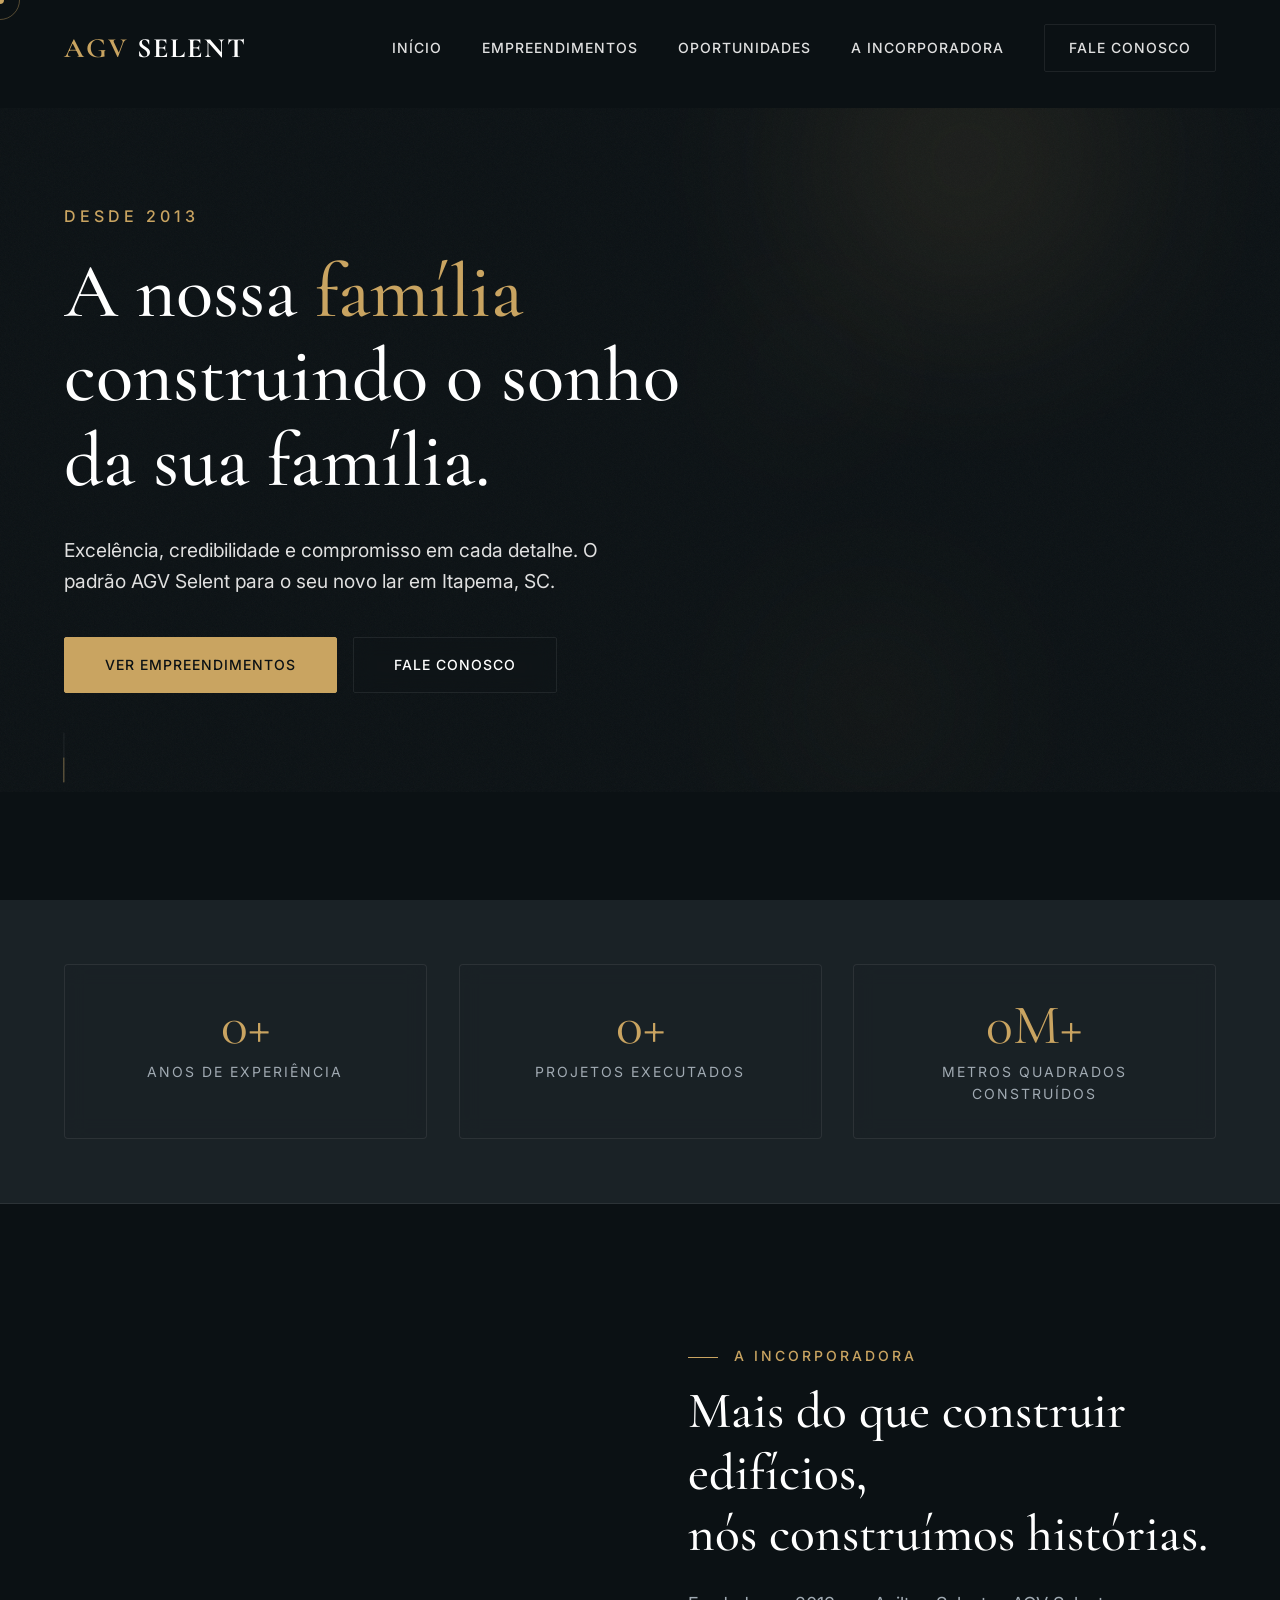
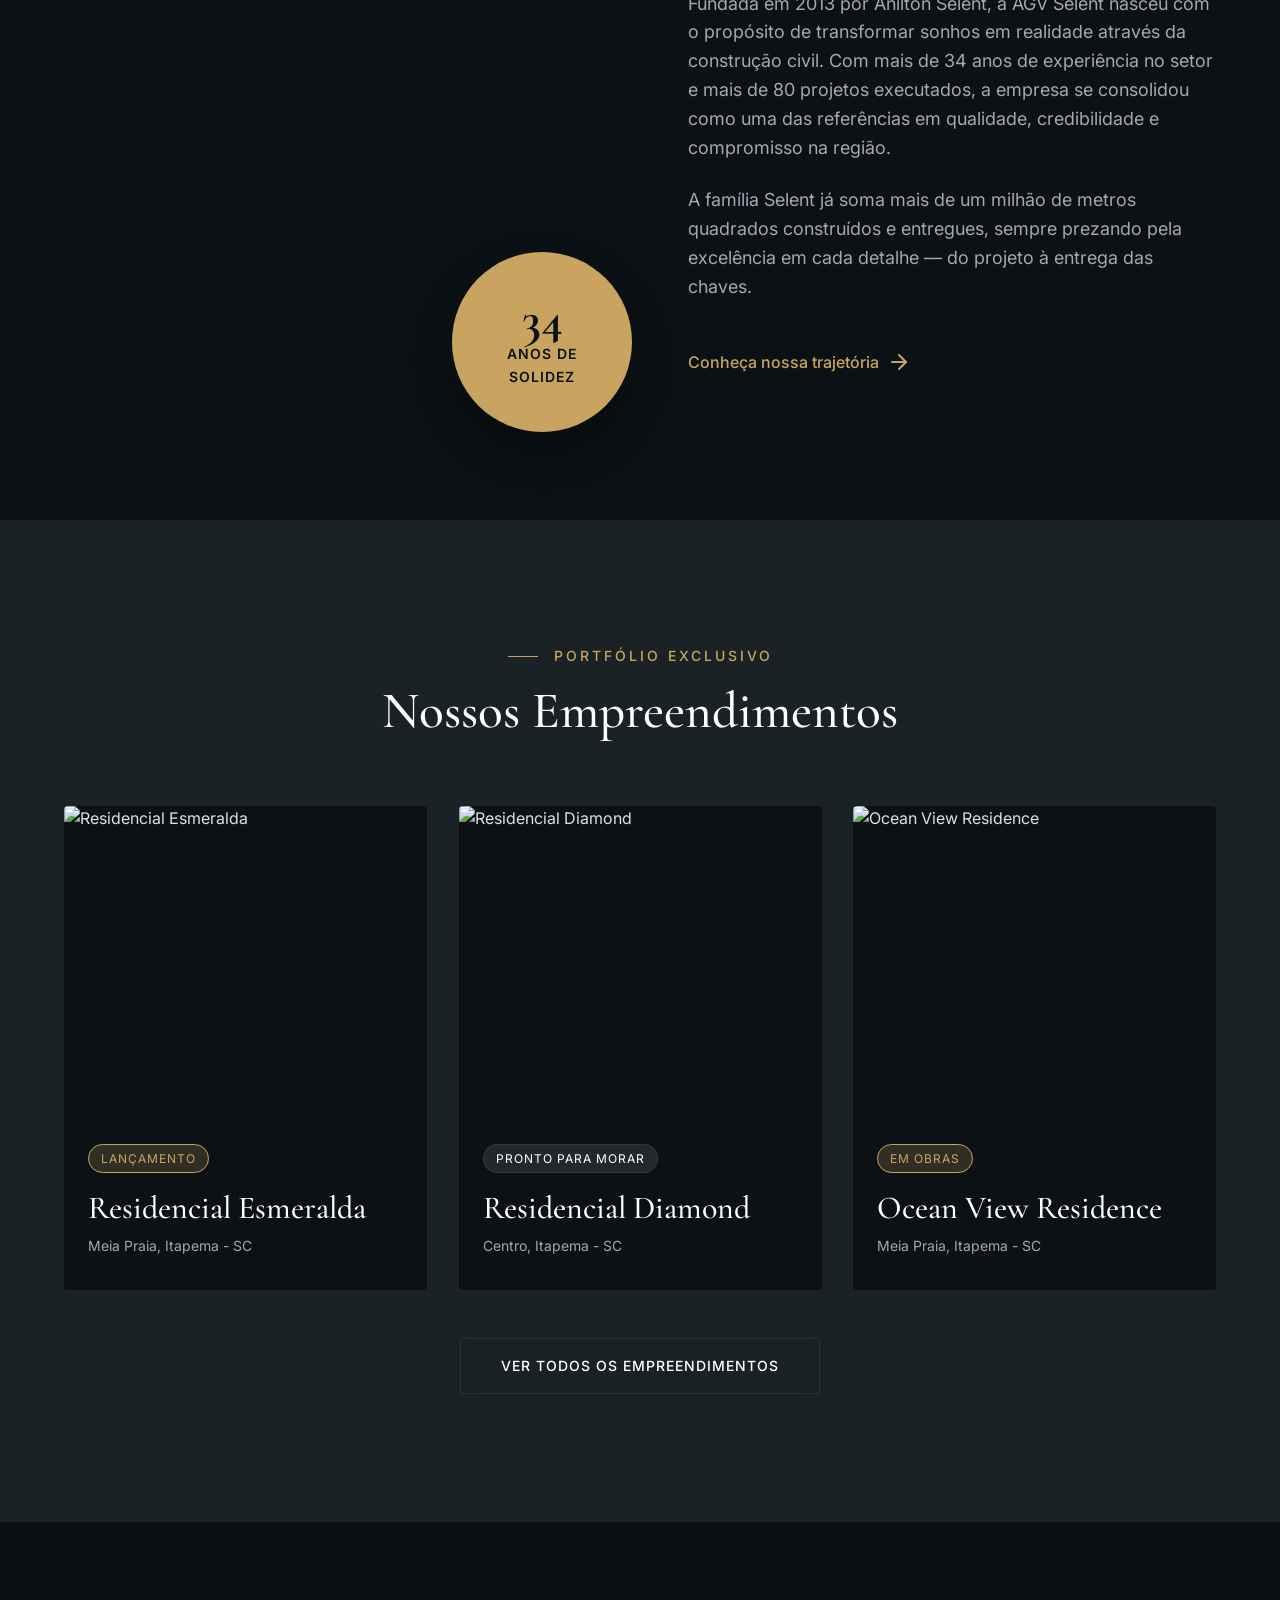
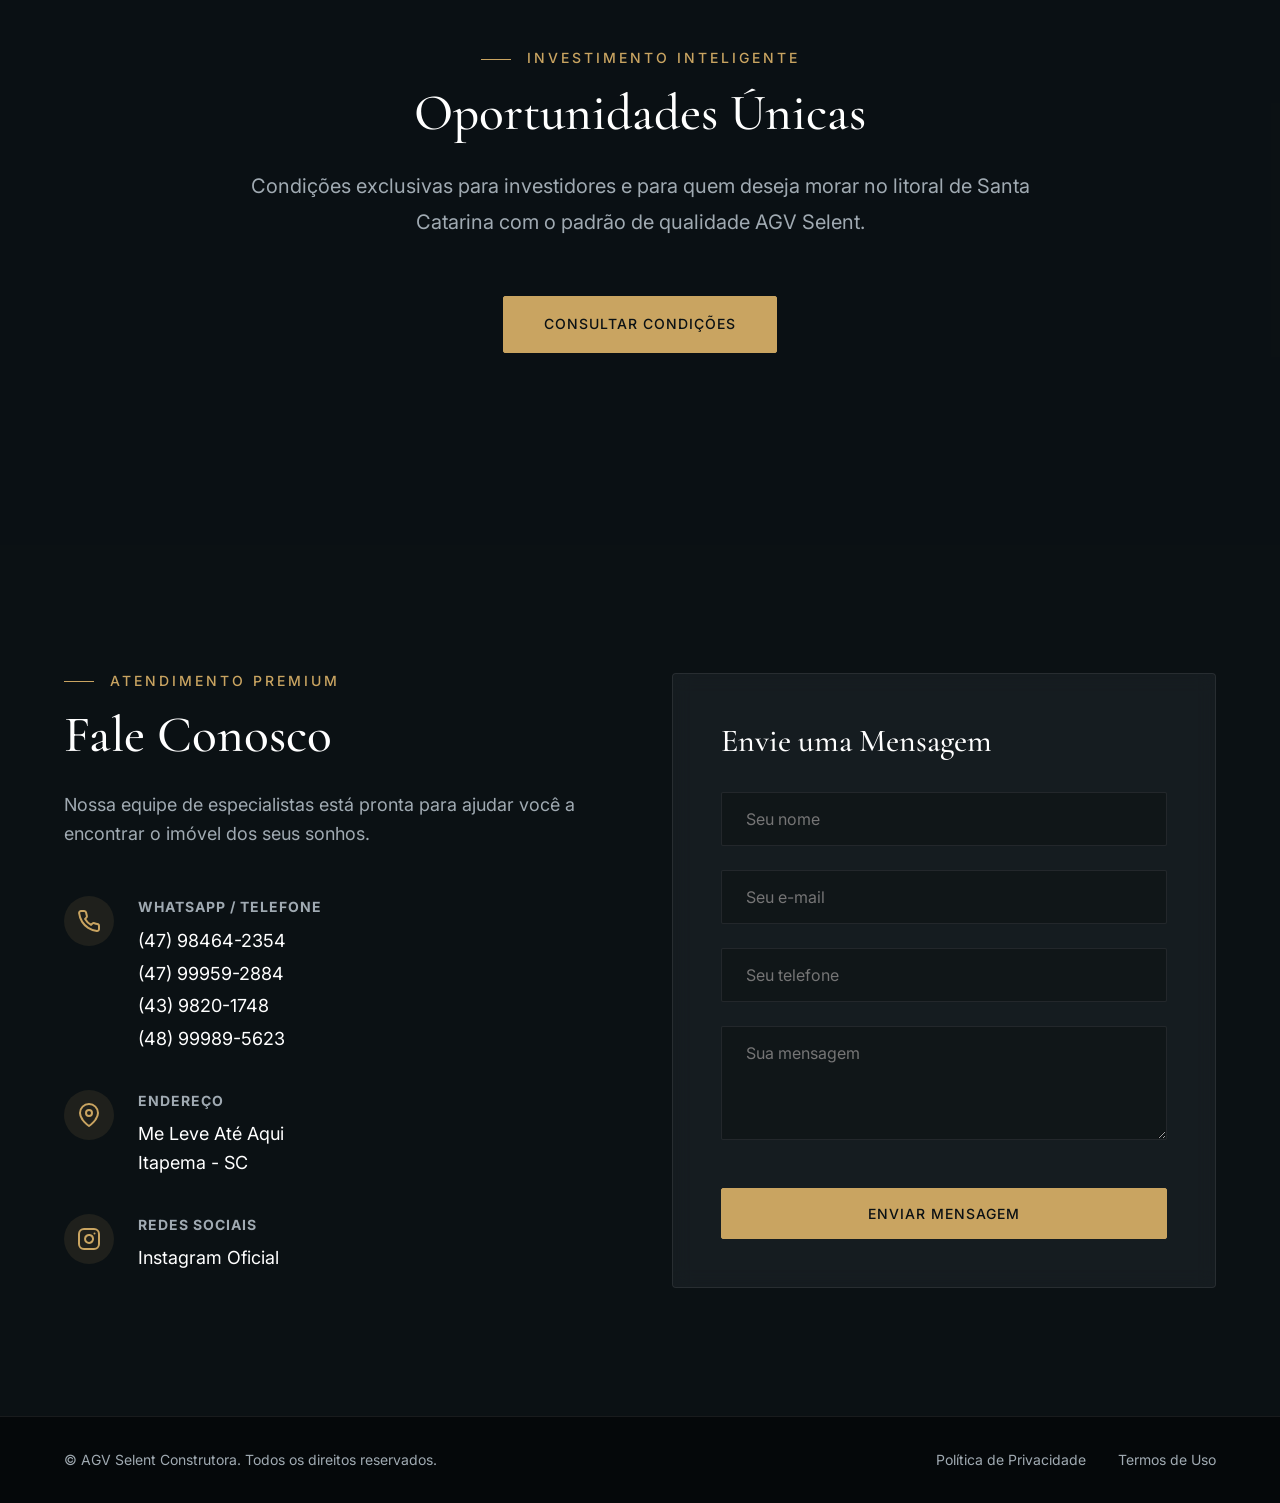
==== index.html @ 32b4547f "first commit" ====
<!DOCTYPE html>
<html lang="pt-BR">

<head>
  <meta charset="UTF-8">
  <meta name="viewport" content="width=device-width, initial-scale=1.0">
  <link rel="icon" href="./assets/icone.webp" type="image/webp">
  <title>AGV Selent Construtora</title>
  <meta name="description" content="A nossa família construindo o sonho da sua família. +34 anos de experiência.">
  <link rel="preconnect" href="https://fonts.googleapis.com">
  <link rel="preconnect" href="https://fonts.gstatic.com" crossorigin>
  <link
    href="https://fonts.googleapis.com/css2?family=Cormorant+Garamond:wght@400;500;600;700&family=Inter:wght@300;400;500;600&display=swap"
    rel="stylesheet">
  <link rel="stylesheet" href="./style.css">
</head>

<body>

  <div class="cursor"></div>
  <div class="cursor-follower"></div>

  <header class="header">
    <div class="header-container">
      <div class="logo">
        <span class="logo-agv">AGV</span> <span class="logo-selent">SELENT</span>
      </div>
      <nav class="nav">
        <a href="#hero" class="nav-link">Início</a>
        <a href="#empreendimentos" class="nav-link">Empreendimentos</a>
        <a href="#oportunidades" class="nav-link">Oportunidades</a>
        <a href="#sobre" class="nav-link">A Incorporadora</a>
        <a href="#contato" class="nav-link btn-contact">Fale Conosco</a>
      </nav>
      <div class="mobile-menu-btn">
        <span></span><span></span><span></span>
      </div>
    </div>
  </header>

  <main>
    <!-- Hero Section -->
    <section id="hero" class="hero">
      <!-- Cinematic reveal bars -->
      <div class="hero-bar-top"></div>
      <div class="hero-bar-bottom"></div>
      <!-- Decorative floating orbs -->
      <div class="hero-orb hero-orb-1"></div>
      <div class="hero-orb hero-orb-2"></div>
      <div class="hero-orb hero-orb-3"></div>
      <div class="hero-bg"></div>
      <div class="hero-overlay"></div>
      <!-- Noise grain overlay -->
      <div class="hero-grain"></div>
      <div class="hero-content">
        <h2 class="hero-subtitle">Desde 2013</h2>
        <h1 class="hero-title">
          <span class="title-line">A nossa <span class="text-gold">família</span></span>
          <span class="title-line">construindo o sonho</span>
          <span class="title-line">da sua família.</span>
        </h1>
        <p class="hero-desc">Excelência, credibilidade e compromisso em cada detalhe. O padrão AGV Selent para o seu
          novo lar em Itapema, SC.</p>
        <div class="hero-actions">
          <a href="#empreendimentos" class="btn btn-primary">Ver Empreendimentos</a>
          <a href="#contato" class="btn btn-outline">Fale Conosco</a>
        </div>
      </div>
      <div class="scroll-indicator">
        <span class="scroll-text">Scroll</span>
        <div class="scroll-line"></div>
      </div>
    </section>

    <!-- Stats Section -->
    <section id="stats" class="stats">
      <div class="stats-container">
        <div class="stat-card">
          <div class="card-sheen"></div>
          <div class="stat-number"><span class="counter" data-target="34">0</span>+</div>
          <div class="stat-label">Anos de Experiência</div>
        </div>
        <div class="stat-card">
          <div class="card-sheen"></div>
          <div class="stat-number"><span class="counter" data-target="80">0</span>+</div>
          <div class="stat-label">Projetos Executados</div>
        </div>
        <div class="stat-card">
          <div class="card-sheen"></div>
          <div class="stat-number"><span class="counter" data-target="1">0</span>M+</div>
          <div class="stat-label">Metros Quadrados Construídos</div>
        </div>
      </div>
    </section>

    <!-- About Section -->
    <section id="sobre" class="sobre">
      <div class="sobre-container">
        <div class="sobre-image-container">
          <div class="sobre-image-wrapper">
            <img src="https://images.unsplash.com/photo-1486406146926-c627a92ad1ab?q=80&w=2070&auto=format&fit=crop"
              alt="Edifício de alto padrão" class="sobre-img">
          </div>
          <div class="experience-badge">
            <span class="badge-num">34</span>
            <span class="badge-text">Anos de<br>Solidez</span>
          </div>
        </div>
        <div class="sobre-content">
          <h4 class="section-subtitle">A Incorporadora</h4>
          <h2 class="section-title">Mais do que construir edifícios,<br>nós construímos histórias.</h2>
          <div class="sobre-text">
            <p>Fundada em 2013 por Anilton Selent, a AGV Selent nasceu com o propósito de transformar sonhos em
              realidade através da construção civil. Com mais de 34 anos de experiência no setor e mais de 80 projetos
              executados, a empresa se consolidou como uma das referências em qualidade, credibilidade e compromisso na
              região.</p>
            <p>A família Selent já soma mais de um milhão de metros quadrados construídos e entregues, sempre prezando
              pela excelência em cada detalhe — do projeto à entrega das chaves.</p>
          </div>
          <a href="#contato" class="link-arrow">
            Conheça nossa trajetória
            <svg width="24" height="24" viewBox="0 0 24 24" fill="none" stroke="currentColor" stroke-width="2"
              stroke-linecap="round" stroke-linejoin="round">
              <line x1="5" y1="12" x2="19" y2="12"></line>
              <polyline points="12 5 19 12 12 19"></polyline>
            </svg>
          </a>
        </div>
      </div>
    </section>

    <!-- Projects Section -->
    <section id="empreendimentos" class="empreendimentos">
      <div class="section-header center">
        <h4 class="section-subtitle">Portfólio Exclusivo</h4>
        <h2 class="section-title">Nossos Empreendimentos</h2>
      </div>

      <div class="projects-grid">
        <!-- Project 1 -->
        <article class="project-card">
          <div class="card-sheen"></div>
          <div class="project-image">
            <img src="https://images.unsplash.com/photo-1545324418-cc1a3fa10c00?q=80&w=1935&auto=format&fit=crop"
              alt="Residencial Esmeralda">
            <div class="project-overlay">
              <a href="#" class="project-link">Ver detalhes</a>
            </div>
          </div>
          <div class="project-info">
            <span class="project-status">Lançamento</span>
            <h3 class="project-title">Residencial Esmeralda</h3>
            <p class="project-location">Meia Praia, Itapema - SC</p>
          </div>
        </article>

        <!-- Project 2 -->
        <article class="project-card">
          <div class="card-sheen"></div>
          <div class="project-image">
            <img src="https://images.unsplash.com/photo-1512917774080-9991f1c4c750?q=80&w=2070&auto=format&fit=crop"
              alt="Residencial Diamond">
            <div class="project-overlay">
              <a href="#" class="project-link">Ver detalhes</a>
            </div>
          </div>
          <div class="project-info">
            <span class="project-status completed">Pronto para morar</span>
            <h3 class="project-title">Residencial Diamond</h3>
            <p class="project-location">Centro, Itapema - SC</p>
          </div>
        </article>

        <!-- Project 3 -->
        <article class="project-card">
          <div class="card-sheen"></div>
          <div class="project-image">
            <img src="https://images.unsplash.com/photo-1600596542815-ffad4c1539a9?q=80&w=2075&auto=format&fit=crop"
              alt="Ocean View Residence">
            <div class="project-overlay">
              <a href="#" class="project-link">Ver detalhes</a>
            </div>
          </div>
          <div class="project-info">
            <span class="project-status">Em obras</span>
            <h3 class="project-title">Ocean View Residence</h3>
            <p class="project-location">Meia Praia, Itapema - SC</p>
          </div>
        </article>
      </div>

      <div class="projects-action">
        <a href="#empreendimentos" class="btn btn-outline">Ver todos os empreendimentos</a>
      </div>
    </section>

    <!-- Opportunities Section -->
    <section id="oportunidades" class="oportunidades">
      <div class="oportunidades-bg"></div>
      <div class="oportunidades-container">
        <div class="section-header">
          <h4 class="section-subtitle text-gold">Investimento Inteligente</h4>
          <h2 class="section-title text-white">Oportunidades Únicas</h2>
          <p class="section-desc text-gray">Condições exclusivas para investidores e para quem deseja morar no litoral
            de Santa Catarina com o padrão de qualidade AGV Selent.</p>
          <a href="#contato" class="btn btn-primary mt-4">Consultar Condições</a>
        </div>
      </div>
    </section>

    <!-- Contact Section -->
    <section id="contato" class="contato">
      <div class="contato-container">
        <div class="contact-info">
          <h4 class="section-subtitle">Atendimento Premium</h4>
          <h2 class="section-title">Fale Conosco</h2>
          <p class="contact-desc">Nossa equipe de especialistas está pronta para ajudar você a encontrar o imóvel dos
            seus sonhos.</p>

          <div class="contact-methods">
            <div class="contact-item">
              <div class="contact-icon">
                <svg width="24" height="24" viewBox="0 0 24 24" fill="none" stroke="currentColor" stroke-width="2"
                  stroke-linecap="round" stroke-linejoin="round">
                  <path
                    d="M22 16.92v3a2 2 0 0 1-2.18 2 19.79 19.79 0 0 1-8.63-3.07 19.5 19.5 0 0 1-6-6 19.79 19.79 0 0 1-3.07-8.67A2 2 0 0 1 4.11 2h3a2 2 0 0 1 2 1.72 12.84 12.84 0 0 0 .7 2.81 2 2 0 0 1-.45 2.11L8.09 9.91a16 16 0 0 0 6 6l1.27-1.27a2 2 0 0 1 2.11-.45 12.84 12.84 0 0 0 2.81.7A2 2 0 0 1 22 16.92z">
                  </path>
                </svg>
              </div>
              <div class="contact-details">
                <h5>WhatsApp / Telefone</h5>
                <a href="https://api.whatsapp.com/send?phone=5547984642354" target="_blank" class="contact-link">(47)
                  98464-2354</a>
                <a href="https://api.whatsapp.com/send?phone=5547999592884" target="_blank" class="contact-link">(47)
                  99959-2884</a>
                <a href="https://api.whatsapp.com/send?phone=554398201748" target="_blank" class="contact-link">(43)
                  9820-1748</a>
                <a href="https://api.whatsapp.com/send?phone=5548999895623" target="_blank" class="contact-link">(48)
                  99989-5623</a>
              </div>
            </div>

            <div class="contact-item">
              <div class="contact-icon">
                <svg width="24" height="24" viewBox="0 0 24 24" fill="none" stroke="currentColor" stroke-width="2"
                  stroke-linecap="round" stroke-linejoin="round">
                  <path d="M21 10c0 7-9 13-9 13s-9-6-9-13a9 9 0 0 1 18 0z"></path>
                  <circle cx="12" cy="10" r="3"></circle>
                </svg>
              </div>
              <div class="contact-details">
                <h5>Endereço</h5>
                <a href="http://www.google.com/maps/place/-27.13096329999999,-48.6024902" target="_blank"
                  class="contact-link">Me Leve Até Aqui<br>Itapema - SC</a>
              </div>
            </div>

            <div class="contact-item">
              <div class="contact-icon">
                <svg width="24" height="24" viewBox="0 0 24 24" fill="none" stroke="currentColor" stroke-width="2"
                  stroke-linecap="round" stroke-linejoin="round">
                  <rect x="2" y="2" width="20" height="20" rx="5" ry="5"></rect>
                  <path d="M16 11.37A4 4 0 1 1 12.63 8 4 4 0 0 1 16 11.37z"></path>
                  <line x1="17.5" y1="6.5" x2="17.51" y2="6.5"></line>
                </svg>
              </div>
              <div class="contact-details">
                <h5>Redes Sociais</h5>
                <a href="https://www.instagram.com/agvselentconstrutora/" target="_blank" class="contact-link">Instagram
                  Oficial</a>
              </div>
            </div>
          </div>
        </div>

        <div class="contact-form-container">
          <form class="contact-form" id="contactForm">
            <h3>Envie uma Mensagem</h3>
            <div class="form-group">
              <input type="text" id="name" placeholder="Seu nome" required>
            </div>
            <div class="form-group">
              <input type="email" id="email" placeholder="Seu e-mail" required>
            </div>
            <div class="form-group">
              <input type="tel" id="phone" placeholder="Seu telefone">
            </div>
            <div class="form-group">
              <textarea id="message" rows="4" placeholder="Sua mensagem" required></textarea>
            </div>
            <button type="submit" class="btn btn-primary submit-btn">Enviar Mensagem</button>
          </form>
        </div>
      </div>
    </section>
  </main>

  <footer class="footer">
    <div class="footer-container">
      <div class="footer-bottom">
        <p>&copy; <span id="year"></span> AGV Selent Construtora. Todos os direitos reservados.</p>
        <div class="footer-links">
          <a href="#">Política de Privacidade</a>
          <a href="#">Termos de Uso</a>
        </div>
      </div>
    </div>
  </footer>

  <!-- GSAP & ScrollTrigger -->
  <script src="https://cdnjs.cloudflare.com/ajax/libs/gsap/3.12.5/gsap.min.js"></script>
  <script src="https://cdnjs.cloudflare.com/ajax/libs/gsap/3.12.5/ScrollTrigger.min.js"></script>
  <script src="./main.js"></script>
</body>

</html>
---- style.css ----
/* CSS Variables for Theme */
:root {
  --primary-color: #0b1114;
  /* Deep luxury dark */
  --secondary-color: #1a2226;
  /* Slightly lighter dark */
  --gold-color: #c9a461;
  /* Premium gold */
  --gold-hover: #e0b872;
  --text-white: #ffffff;
  --text-light: #e0e0e0;
  --text-gray: #a0aab2;
  --glass-bg: rgba(26, 34, 38, 0.7);
  --glass-border: rgba(255, 255, 255, 0.08);
  --transition: all 0.4s cubic-bezier(0.16, 1, 0.3, 1);
  --font-serif: 'Cormorant Garamond', serif;
  --font-sans: 'Inter', sans-serif;

  --spacing-sm: 1rem;
  --spacing-md: 2rem;
  --spacing-lg: 4rem;
  --spacing-xl: 8rem;
}

/* Base Styles */
* {
  margin: 0;
  padding: 0;
  box-sizing: border-box;
}

html {
  scroll-behavior: smooth;
  font-size: 16px;
}

body {
  font-family: var(--font-sans);
  background-color: var(--primary-color);
  color: var(--text-light);
  line-height: 1.6;
  overflow-x: hidden;
  -webkit-font-smoothing: antialiased;
}

/* Custom Cursor */
.cursor {
  width: 8px;
  height: 8px;
  background-color: var(--gold-color);
  border-radius: 50%;
  position: fixed;
  top: 0;
  left: 0;
  pointer-events: none;
  z-index: 9999;
  transform: translate(-50%, -50%);
  transition: width 0.3s, height 0.3s, background-color 0.3s;
}

.cursor-follower {
  width: 40px;
  height: 40px;
  border: 1px solid rgba(201, 164, 97, 0.4);
  border-radius: 50%;
  position: fixed;
  top: 0;
  left: 0;
  pointer-events: none;
  z-index: 9998;
  transform: translate(-50%, -50%);
  transition: transform 0.1s;
}

.cursor-hover .cursor {
  width: 12px;
  height: 12px;
  background-color: transparent;
  border: 2px solid var(--gold-color);
}

.cursor-hover .cursor-follower {
  transform: translate(-50%, -50%) scale(1.5);
  background: rgba(201, 164, 97, 0.1);
}

@media (min-width: 1025px) {

  body,
  body * {
    cursor: none;
  }
}

@media (max-width: 1024px) {

  .cursor,
  .cursor-follower {
    display: none;
  }
}

/* Typography */
h1,
h2,
h3,
h4,
.font-serif {
  font-family: var(--font-serif);
  font-weight: 500;
  color: var(--text-white);
  line-height: 1.2;
}

.text-gold {
  color: var(--gold-color);
}

.text-white {
  color: var(--text-white);
}

.text-gray {
  color: var(--text-gray);
}

/* Reusable Components */
.section-subtitle {
  color: var(--gold-color);
  font-family: var(--font-sans);
  font-size: 0.875rem;
  text-transform: uppercase;
  letter-spacing: 3px;
  margin-bottom: 1rem;
  font-weight: 500;
}

.section-title {
  font-size: clamp(2.5rem, 4vw, 4rem);
  margin-bottom: 1.5rem;
}

.section-header {
  margin-bottom: var(--spacing-lg);
}

.section-header.center {
  text-align: center;
}

/* Buttons */
.btn {
  display: inline-flex;
  align-items: center;
  justify-content: center;
  padding: 1rem 2.5rem;
  font-family: var(--font-sans);
  font-size: 0.875rem;
  font-weight: 500;
  text-transform: uppercase;
  letter-spacing: 1px;
  text-decoration: none;
  border-radius: 2px;
  transition: var(--transition);
  cursor: pointer;
  position: relative;
  overflow: hidden;
}

.btn-primary {
  background-color: var(--gold-color);
  color: var(--primary-color);
  border: 1px solid var(--gold-color);
}

.btn-primary:hover {
  background-color: var(--gold-hover);
  border-color: var(--gold-hover);
  transform: translateY(-2px);
  box-shadow: 0 10px 20px rgba(201, 164, 97, 0.2);
}

.btn-outline {
  background-color: transparent;
  color: var(--text-white);
  border: 1px solid var(--glass-border);
  backdrop-filter: blur(10px);
}

.btn-outline:hover {
  border-color: var(--gold-color);
  color: var(--gold-color);
}

.link-arrow {
  display: inline-flex;
  align-items: center;
  gap: 0.5rem;
  color: var(--gold-color);
  text-decoration: none;
  font-family: var(--font-sans);
  font-weight: 500;
  font-size: 1rem;
  transition: var(--transition);
  margin-top: 1.5rem;
}

.link-arrow svg {
  transition: var(--transition);
}

.link-arrow:hover {
  color: var(--gold-hover);
}

.link-arrow:hover svg {
  transform: translateX(5px);
}

/* Header */
.header {
  position: fixed;
  top: 0;
  left: 0;
  width: 100%;
  padding: 1.5rem 0;
  z-index: 100;
  transition: var(--transition);
  border-bottom: 1px solid transparent;
}

.header.scrolled {
  background-color: rgba(11, 17, 20, 0.9);
  backdrop-filter: blur(15px);
  border-bottom: 1px solid var(--glass-border);
  padding: 1rem 0;
}

.header-container {
  max-width: 1400px;
  margin: 0 auto;
  padding: 0 5%;
  display: flex;
  justify-content: space-between;
  align-items: center;
}

.logo {
  font-family: var(--font-serif);
  font-size: 1.75rem;
  font-weight: 700;
  letter-spacing: 2px;
  color: var(--text-white);
  text-decoration: none;
  z-index: 101;
}

.logo-gold,
.logo-agv {
  color: var(--gold-color);
}

.nav {
  display: flex;
  gap: 2.5rem;
  align-items: center;
}

.nav-link {
  color: var(--text-light);
  text-decoration: none;
  font-size: 0.875rem;
  font-weight: 500;
  text-transform: uppercase;
  letter-spacing: 1px;
  transition: var(--transition);
  position: relative;
}

.nav-link::after {
  content: '';
  position: absolute;
  bottom: -4px;
  left: 0;
  width: 0%;
  height: 1px;
  background-color: var(--gold-color);
  transition: var(--transition);
}

.nav-link:hover {
  color: var(--text-white);
}

.nav-link:hover::after {
  width: 100%;
}

.nav-link.active {
  color: var(--gold-color);
}

.nav-link.active::after {
  width: 100%;
}

.btn-contact {
  padding: 0.75rem 1.5rem;
  border: 1px solid var(--glass-border);
  border-radius: 2px;
}

.btn-contact::after {
  display: none;
}

.btn-contact:hover {
  border-color: var(--gold-color);
}

.mobile-menu-btn {
  display: none;
  flex-direction: column;
  gap: 6px;
  cursor: pointer;
  z-index: 101;
}

.mobile-menu-btn span {
  width: 30px;
  height: 2px;
  background-color: var(--text-white);
  transition: var(--transition);
}

/* Hero Section */
.hero {
  position: relative;
  height: 100vh;
  /* svh fallback for modern mobile browsers */
  height: 100svh;
  min-height: 500px;
  max-height: 900px;
  display: flex;
  align-items: center;
  padding: 0 5%;
  overflow: hidden;
}

.hero-bg {
  position: absolute;
  top: 0;
  left: 0;
  width: 100%;
  height: 120%;
  /* for parallax */
  background-image: url('https://images.unsplash.com/photo-1545324418-cc1a3fa10c00?q=80&w=2000&auto=format&fit=crop');
  background-size: cover;
  background-position: center;
  z-index: -2;
  transform: scale(1.05);
  /* slightly scaled for entering animation */
}

.hero-overlay {
  position: absolute;
  top: 0;
  left: 0;
  width: 100%;
  height: 100%;
  background: linear-gradient(to right,
      rgba(11, 17, 20, 0.92) 0%,
      rgba(11, 17, 20, 0.7) 60%,
      rgba(11, 17, 20, 0.4) 100%);
  z-index: -1;
}

.hero-content {
  max-width: 800px;
  z-index: 1;
}

.hero-subtitle {
  color: var(--gold-color);
  font-family: var(--font-sans);
  font-size: 1rem;
  text-transform: uppercase;
  letter-spacing: 4px;
  margin-bottom: 1.5rem;
}

.hero-title {
  font-size: clamp(3rem, 6vw, 5.5rem);
  line-height: 1.1;
  margin-bottom: 2rem;
}

.title-line {
  display: block;
  overflow: hidden;
}

.hero-desc {
  font-size: clamp(1rem, 1.5vw, 1.25rem);
  color: var(--text-light);
  max-width: 600px;
  margin-bottom: 2.5rem;
}

.hero-actions {
  display: flex;
  flex-wrap: wrap;
  gap: 1rem;
  align-items: flex-start;
}

.scroll-indicator {
  position: absolute;
  bottom: 2rem;
  left: 5%;
  display: flex;
  align-items: center;
  gap: 1rem;
  transform: rotate(-90deg);
  transform-origin: left center;
}

.scroll-text {
  font-size: 0.75rem;
  text-transform: uppercase;
  letter-spacing: 2px;
  color: var(--text-gray);
}

.scroll-line {
  width: 50px;
  height: 1px;
  background-color: var(--glass-border);
  position: relative;
  overflow: hidden;
}

.scroll-line::after {
  content: '';
  position: absolute;
  top: 0;
  left: 0;
  width: 50%;
  height: 100%;
  background-color: var(--gold-color);
  animation: scrollAnim 2s infinite ease-in-out;
}

@keyframes scrollAnim {
  0% {
    transform: translateX(-100%);
  }

  100% {
    transform: translateX(200%);
  }
}

/* Stats Section */
.stats {
  padding: 4rem 5%;
  background-color: var(--secondary-color);
  border-bottom: 1px solid var(--glass-border);
  position: relative;
  z-index: 10;
}

.stats-container {
  max-width: 1400px;
  margin: 0 auto;
  display: grid;
  grid-template-columns: repeat(3, 1fr);
  gap: 2rem;
}

.stat-card {
  text-align: center;
  padding: 2rem;
  background: var(--glass-bg);
  border: 1px solid var(--glass-border);
  border-radius: 4px;
  backdrop-filter: blur(10px);
  transition: var(--transition);
}

.stat-card:hover {
  transform: translateY(-5px);
  border-color: rgba(201, 164, 97, 0.3);
}

.stat-number {
  font-family: var(--font-serif);
  font-size: 3.5rem;
  color: var(--gold-color);
  line-height: 1;
  margin-bottom: 0.5rem;
}

.stat-label {
  font-size: 0.875rem;
  text-transform: uppercase;
  letter-spacing: 2px;
  color: var(--text-gray);
}

/* Sobre (About) Section */
.sobre {
  padding: var(--spacing-xl) 5%;
  background-color: var(--primary-color);
}

.sobre-container {
  max-width: 1400px;
  margin: 0 auto;
  display: grid;
  grid-template-columns: 1fr 1fr;
  gap: 6rem;
  align-items: center;
}

.sobre-image-container {
  position: relative;
}

.sobre-image-wrapper {
  overflow: hidden;
  border-radius: 2px;
  aspect-ratio: 4/5;
  position: relative;
}

.sobre-img {
  width: 100%;
  height: 100%;
  object-fit: cover;
  transition: transform 1.5s cubic-bezier(0.16, 1, 0.3, 1);
}

.sobre-image-wrapper:hover .sobre-img {
  transform: scale(1.05);
}

.experience-badge {
  position: absolute;
  bottom: -40px;
  right: -40px;
  background-color: var(--gold-color);
  color: var(--primary-color);
  padding: 2rem;
  border-radius: 50%;
  width: 180px;
  height: 180px;
  display: flex;
  flex-direction: column;
  justify-content: center;
  align-items: center;
  text-align: center;
  box-shadow: 0 20px 40px rgba(0, 0, 0, 0.3);
  z-index: 2;
}

.badge-num {
  font-family: var(--font-serif);
  font-size: 3rem;
  line-height: 1;
  font-weight: 700;
}

.badge-text {
  font-size: 0.875rem;
  font-weight: 600;
  text-transform: uppercase;
  letter-spacing: 1px;
}

.sobre-text p {
  margin-bottom: 1.5rem;
  font-size: 1.125rem;
  color: var(--text-gray);
}

/* Empreendimentos */
.empreendimentos {
  padding: var(--spacing-xl) 5%;
  background-color: var(--secondary-color);
}

.projects-grid {
  max-width: 1400px;
  margin: 0 auto;
  display: grid;
  grid-template-columns: repeat(3, 1fr);
  gap: 2rem;
  margin-bottom: 3rem;
}

.project-card {
  position: relative;
  background: var(--primary-color);
  border-radius: 4px;
  overflow: hidden;
}

.project-image {
  position: relative;
  aspect-ratio: 3/4;
  overflow: hidden;
}

.project-image img {
  width: 100%;
  height: 100%;
  object-fit: cover;
  transition: transform 0.8s cubic-bezier(0.16, 1, 0.3, 1);
}

.project-card:hover .project-image img {
  transform: scale(1.08);
}

.project-overlay {
  position: absolute;
  inset: 0;
  background: rgba(11, 17, 20, 0.6);
  display: flex;
  align-items: center;
  justify-content: center;
  opacity: 0;
  transition: var(--transition);
}

.project-card:hover .project-overlay {
  opacity: 1;
}

.project-link {
  display: inline-block;
  padding: 1rem 2rem;
  background: transparent;
  color: var(--text-white);
  border: 1px solid var(--gold-color);
  text-decoration: none;
  font-family: var(--font-sans);
  text-transform: uppercase;
  letter-spacing: 1px;
  font-size: 0.875rem;
  transition: var(--transition);
  transform: translateY(20px);
}

.project-card:hover .project-link {
  transform: translateY(0);
}

.project-link:hover {
  background: var(--gold-color);
  color: var(--primary-color);
}

.project-info {
  padding: 2rem 1.5rem;
  position: absolute;
  bottom: 0;
  left: 0;
  width: 100%;
  background: linear-gradient(to top, rgba(11, 17, 20, 1) 0%, rgba(11, 17, 20, 0) 100%);
  z-index: 2;
  pointer-events: none;
}

.project-status {
  display: inline-block;
  padding: 0.25rem 0.75rem;
  background: rgba(201, 164, 97, 0.2);
  color: var(--gold-color);
  border: 1px solid var(--gold-color);
  font-size: 0.75rem;
  text-transform: uppercase;
  letter-spacing: 1px;
  border-radius: 20px;
  margin-bottom: 1rem;
}

.project-status.completed {
  background: rgba(255, 255, 255, 0.1);
  color: var(--text-white);
  border-color: var(--glass-border);
}

.project-title {
  font-size: 2rem;
  margin-bottom: 0.5rem;
}

.project-location {
  color: var(--text-gray);
  font-size: 0.875rem;
}

.projects-action {
  text-align: center;
  margin-top: 3rem;
}

/* Oportunidades */
.oportunidades {
  padding: var(--spacing-xl) 5%;
  position: relative;
  min-height: 60vh;
  display: flex;
  align-items: center;
}

.oportunidades-bg {
  position: absolute;
  top: 0;
  left: 0;
  width: 100%;
  height: 100%;
  background-image: url('https://images.unsplash.com/photo-1512917774080-9991f1c4c750?q=80&w=2070&auto=format&fit=crop');
  background-size: cover;
  background-position: center;
  background-attachment: fixed;
  /* Simple parallax */
  z-index: -2;
}

.oportunidades::before {
  content: '';
  position: absolute;
  inset: 0;
  background: rgba(11, 17, 20, 0.8);
  z-index: -1;
}

.oportunidades-container {
  max-width: 800px;
  margin: 0 auto;
  text-align: center;
}

.section-desc {
  font-size: 1.25rem;
  margin-bottom: 2rem;
  line-height: 1.8;
}

/* Contato */
.contato {
  padding: var(--spacing-xl) 5%;
  background-color: var(--primary-color);
}

.contato-container {
  max-width: 1400px;
  margin: 0 auto;
  display: grid;
  grid-template-columns: 1fr 1fr;
  gap: 4rem;
}

.contact-desc {
  color: var(--text-gray);
  font-size: 1.125rem;
  margin-bottom: 3rem;
}

.contact-methods {
  display: flex;
  flex-direction: column;
  gap: 2rem;
}

.contact-item {
  display: flex;
  gap: 1.5rem;
  align-items: flex-start;
}

.contact-icon {
  width: 50px;
  height: 50px;
  border-radius: 50%;
  background: rgba(201, 164, 97, 0.1);
  display: flex;
  align-items: center;
  justify-content: center;
  color: var(--gold-color);
  flex-shrink: 0;
}

.contact-details h5 {
  font-family: var(--font-sans);
  font-size: 0.875rem;
  text-transform: uppercase;
  color: var(--text-gray);
  letter-spacing: 1px;
  margin-bottom: 0.5rem;
}

.contact-link {
  display: block;
  color: var(--text-white);
  text-decoration: none;
  font-size: 1.125rem;
  margin-bottom: 0.25rem;
  transition: var(--transition);
}

.contact-link:hover {
  color: var(--gold-color);
}

.contact-form {
  background: var(--glass-bg);
  border: 1px solid var(--glass-border);
  padding: 3rem;
  border-radius: 4px;
  backdrop-filter: blur(10px);
}

.contact-form h3 {
  font-size: 2rem;
  margin-bottom: 2rem;
}

.form-group {
  margin-bottom: 1.5rem;
}

.contact-form input,
.contact-form textarea {
  width: 100%;
  background: rgba(0, 0, 0, 0.2);
  border: 1px solid var(--glass-border);
  padding: 1rem 1.5rem;
  color: var(--text-white);
  font-family: var(--font-sans);
  font-size: 1rem;
  transition: var(--transition);
  border-radius: 2px;
}

.contact-form input:focus,
.contact-form textarea:focus {
  outline: none;
  border-color: var(--gold-color);
  background: rgba(0, 0, 0, 0.4);
}

.submit-btn {
  width: 100%;
  margin-top: 1rem;
}

/* Footer */
.footer {
  background-color: #05080a;
  padding: 2rem 5%;
  border-top: 1px solid var(--glass-border);
}

.footer-container {
  max-width: 1400px;
  margin: 0 auto;
}

.footer-bottom {
  display: flex;
  justify-content: space-between;
  align-items: center;
  color: var(--text-gray);
  font-size: 0.875rem;
}

.footer-links {
  display: flex;
  gap: 2rem;
}

.footer-links a {
  color: var(--text-gray);
  text-decoration: none;
  transition: var(--transition);
}

.footer-links a:hover {
  color: var(--gold-color);
}

/* ============================================
   PREMIUM ANIMATION AUGMENTATION CSS
   ============================================ */

/* 3D Perspective on all sections */
.stats,
.sobre,
.empreendimentos,
.oportunidades,
.contato {
  perspective: 1200px;
}

/* ---- CINEMATIC BARS ---- */
.hero-bar-top,
.hero-bar-bottom {
  position: absolute;
  left: 0;
  width: 100%;
  height: 12vh;
  background-color: var(--primary-color);
  z-index: 10;
  pointer-events: none;
}

.hero-bar-top {
  top: 0;
  transform-origin: top center;
}

.hero-bar-bottom {
  bottom: 0;
  transform-origin: bottom center;
}

/* ---- GRAIN OVERLAY ---- */
.hero-grain {
  position: absolute;
  inset: 0;
  z-index: 1;
  pointer-events: none;
  opacity: 0.04;
  background-image: url("data:image/svg+xml,%3Csvg viewBox='0 0 256 256' xmlns='http://www.w3.org/2000/svg'%3E%3Cfilter id='noise'%3E%3CfeTurbulence type='fractalNoise' baseFrequency='0.9' numOctaves='4' stitchTiles='stitch'/%3E%3C/filter%3E%3Crect width='100%25' height='100%25' filter='url(%23noise)'/%3E%3C/svg%3E");
  background-repeat: repeat;
  background-size: 128px 128px;
}

/* ---- FLOATING GOLD ORBS ---- */
.hero-orb {
  position: absolute;
  border-radius: 50%;
  filter: blur(80px);
  pointer-events: none;
  z-index: 0;
  animation: orbFloat 8s ease-in-out infinite;
}

.hero-orb-1 {
  width: 500px;
  height: 500px;
  background: radial-gradient(circle, rgba(201, 164, 97, 0.18) 0%, transparent 70%);
  top: -10%;
  right: 5%;
  animation-delay: 0s;
  opacity: 0.8;
}

.hero-orb-2 {
  width: 300px;
  height: 300px;
  background: radial-gradient(circle, rgba(201, 164, 97, 0.12) 0%, transparent 70%);
  bottom: 5%;
  right: 20%;
  animation-delay: -3s;
  animation-duration: 10s;
  opacity: 0.6;
}

.hero-orb-3 {
  width: 200px;
  height: 200px;
  background: radial-gradient(circle, rgba(201, 164, 97, 0.15) 0%, transparent 70%);
  top: 30%;
  left: 55%;
  animation-delay: -6s;
  animation-duration: 12s;
  opacity: 0.5;
}

@keyframes orbFloat {

  0%,
  100% {
    transform: translateY(0) scale(1);
  }

  50% {
    transform: translateY(-30px) scale(1.05);
  }
}

/* ---- CARD SHEEN (specular highlight) ---- */
.card-sheen {
  position: absolute;
  inset: 0;
  pointer-events: none;
  z-index: 3;
  border-radius: inherit;
  transition: background 0.2s ease;
}

/* Stat card 3D */
.stat-card {
  transform-style: preserve-3d;
  will-change: transform;
  position: relative;
}

/* Project card 3D */
.project-card {
  transform-style: preserve-3d;
  will-change: transform;
}

/* ---- GOLDEN BORDER GLOW ANIMATION ---- */
@keyframes borderGlow {

  0%,
  100% {
    box-shadow: 0 0 8px rgba(201, 164, 97, 0.2), 0 0 30px rgba(201, 164, 97, 0.05);
  }

  50% {
    box-shadow: 0 0 20px rgba(201, 164, 97, 0.4), 0 0 60px rgba(201, 164, 97, 0.15);
  }
}

.stat-card:hover {
  animation: borderGlow 2s ease-in-out infinite;
}

/* ---- BUTTON SWEEP EFFECT ---- */
.btn::before {
  content: '';
  position: absolute;
  top: 0;
  left: -100%;
  width: 100%;
  height: 100%;
  background: linear-gradient(120deg, transparent 0%, rgba(255, 255, 255, 0.15) 50%, transparent 100%);
  transition: left 0.6s ease;
}

.btn:hover::before {
  left: 100%;
}

/* ---- IMAGE CLIP PATH INITIAL STATE (JS sets it, CSS ensures it is supported) ---- */
.sobre-image-wrapper {
  clip-path: inset(100% 0% 0% 0%);
}

/* ---- EXPERIENCE BADGE SPIN ON HOVER ---- */
.experience-badge {
  transition: transform 0.6s cubic-bezier(0.16, 1, 0.3, 1), box-shadow 0.3s ease;
}

.experience-badge:hover {
  transform: scale(1.08) rotate(5deg);
  box-shadow: 0 30px 60px rgba(0, 0, 0, 0.4), 0 0 30px rgba(201, 164, 97, 0.3);
}

/* ---- GOLD DIVIDER BEFORE SUBTITLE ---- */
.section-subtitle::before {
  content: '';
  display: inline-block;
  width: 30px;
  height: 1px;
  background: var(--gold-color);
  vertical-align: middle;
  margin-right: 1rem;
}

/* ---- CONTACT ICON HOVER ---- */
.contact-icon {
  transition: var(--transition);
}

.contact-item:hover .contact-icon {
  background: rgba(201, 164, 97, 0.2);
  box-shadow: 0 0 20px rgba(201, 164, 97, 0.2);
  transform: scale(1.1) rotate(5deg);
}

/* ---- FORM INPUT GLOW ---- */
.contact-form input:focus,
.contact-form textarea:focus {
  box-shadow: 0 0 0 3px rgba(201, 164, 97, 0.08), 0 0 20px rgba(201, 164, 97, 0.1);
}

/* ---- PROJECT OVERLAY GRADIENT SWEEP ---- */
.project-overlay::before {
  content: '';
  position: absolute;
  inset: 0;
  background: linear-gradient(135deg, rgba(201, 164, 97, 0.08) 0%, transparent 50%, rgba(201, 164, 97, 0.04) 100%);
}

/* ---- UTILITY ---- */
.mt-4 {
  margin-top: 1.5rem;
}

/* ============================================
   RESPONSIVE
   ============================================ */
@media (max-width: 1024px) {

  .sobre-container,
  .contato-container {
    grid-template-columns: 1fr;
    gap: 3rem;
  }

  .projects-grid {
    grid-template-columns: repeat(2, 1fr);
  }

  .experience-badge {
    bottom: -20px;
    right: 20px;
    width: 140px;
    height: 140px;
  }

  .stat-card,
  .project-card {
    transform-style: flat;
  }
}

@media (max-width: 768px) {
  .nav {
    position: fixed;
    top: 0;
    right: -100%;
    width: 80vw;
    height: 100vh;
    background: var(--primary-color);
    flex-direction: column;
    justify-content: center;
    padding: 2rem;
    transition: 0.5s ease-in-out;
    border-left: 1px solid var(--glass-border);
  }

  .nav.active {
    right: 0;
  }

  .mobile-menu-btn {
    display: flex;
  }

  .mobile-menu-btn.active span:nth-child(1) {
    transform: translateY(8px) rotate(45deg);
  }

  .mobile-menu-btn.active span:nth-child(2) {
    opacity: 0;
  }

  .mobile-menu-btn.active span:nth-child(3) {
    transform: translateY(-8px) rotate(-45deg);
  }

  .hero-title {
    font-size: 2.5rem;
  }

  .stats-container {
    grid-template-columns: 1fr;
  }

  .projects-grid {
    grid-template-columns: 1fr;
  }

  .footer-bottom {
    flex-direction: column;
    gap: 1rem;
    text-align: center;
  }

  /* Disable heavy effects on mobile */
  .hero-orb {
    display: none;
  }

  .hero-bar-top,
  .hero-bar-bottom {
    height: 8vh;
  }

  .sobre-image-wrapper {
    clip-path: none;
  }

  /* ---- HERO MOBILE FIXES ---- */

  /* Completely hide cinematic bars on mobile – they add phantom height */
  .hero-bar-top,
  .hero-bar-bottom {
    display: none !important;
  }

  /* Disable GSAP parallax transforms on mobile */
  .hero-bg {
    height: 100% !important;
    transform: none !important;
    background-attachment: scroll;
    will-change: auto;
  }

  /* Make overlay stronger for mobile portrait */
  .hero-overlay {
    background: linear-gradient(
      to bottom,
      rgba(11, 17, 20, 0.75) 0%,
      rgba(11, 17, 20, 0.85) 50%,
      rgba(11, 17, 20, 0.95) 100%
    );
  }

  /* Give hero content room from header */
  .hero-content {
    padding-top: 80px;
    width: 100%;
    max-width: 100%;
  }

  /* Hero title smaller on very small screens */
  .hero-title {
    font-size: clamp(2rem, 8vw, 2.8rem);
    line-height: 1.15;
  }

  /* Stack buttons vertically and make them full-width */
  .hero-actions {
    flex-direction: column;
    width: 100%;
  }

  .hero-actions .btn {
    width: 100%;
    justify-content: center;
    text-align: center;
  }

  /* Hide scroll indicator on mobile */
  .scroll-indicator {
    display: none;
  }
}
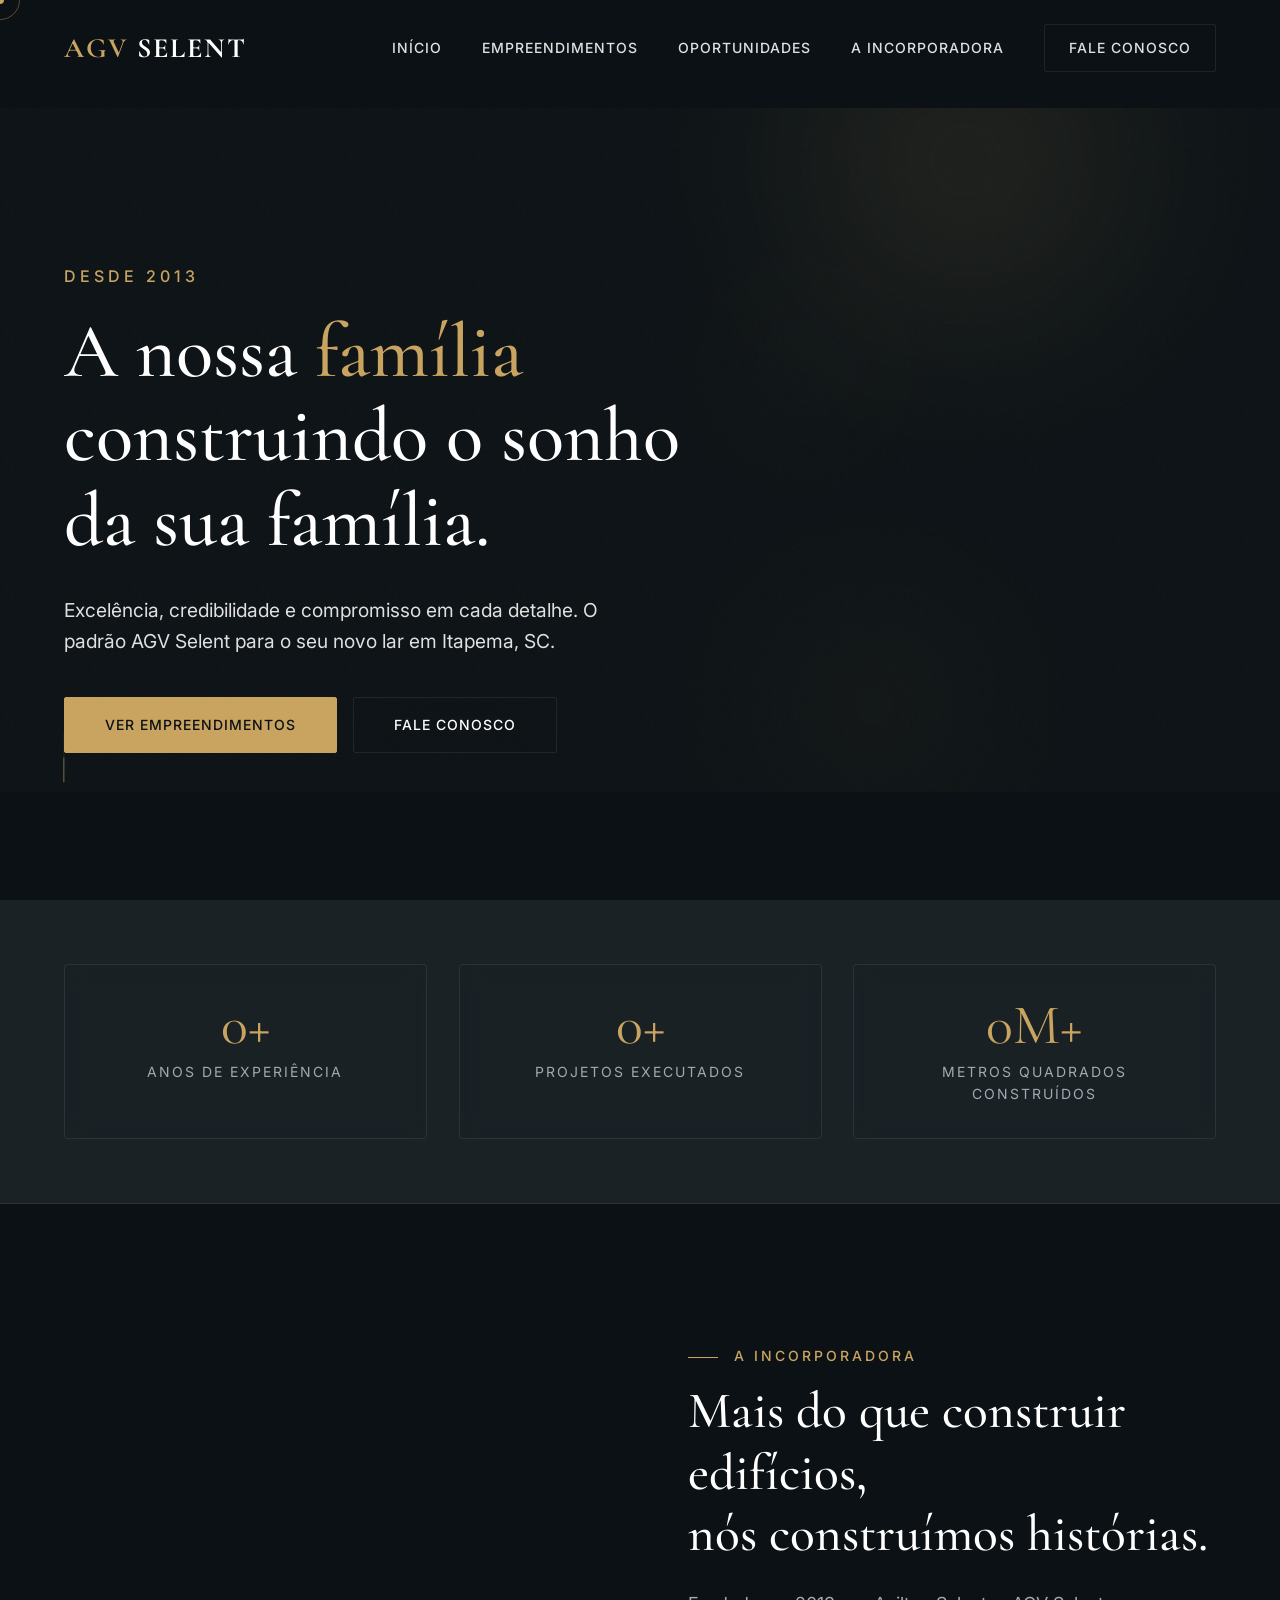
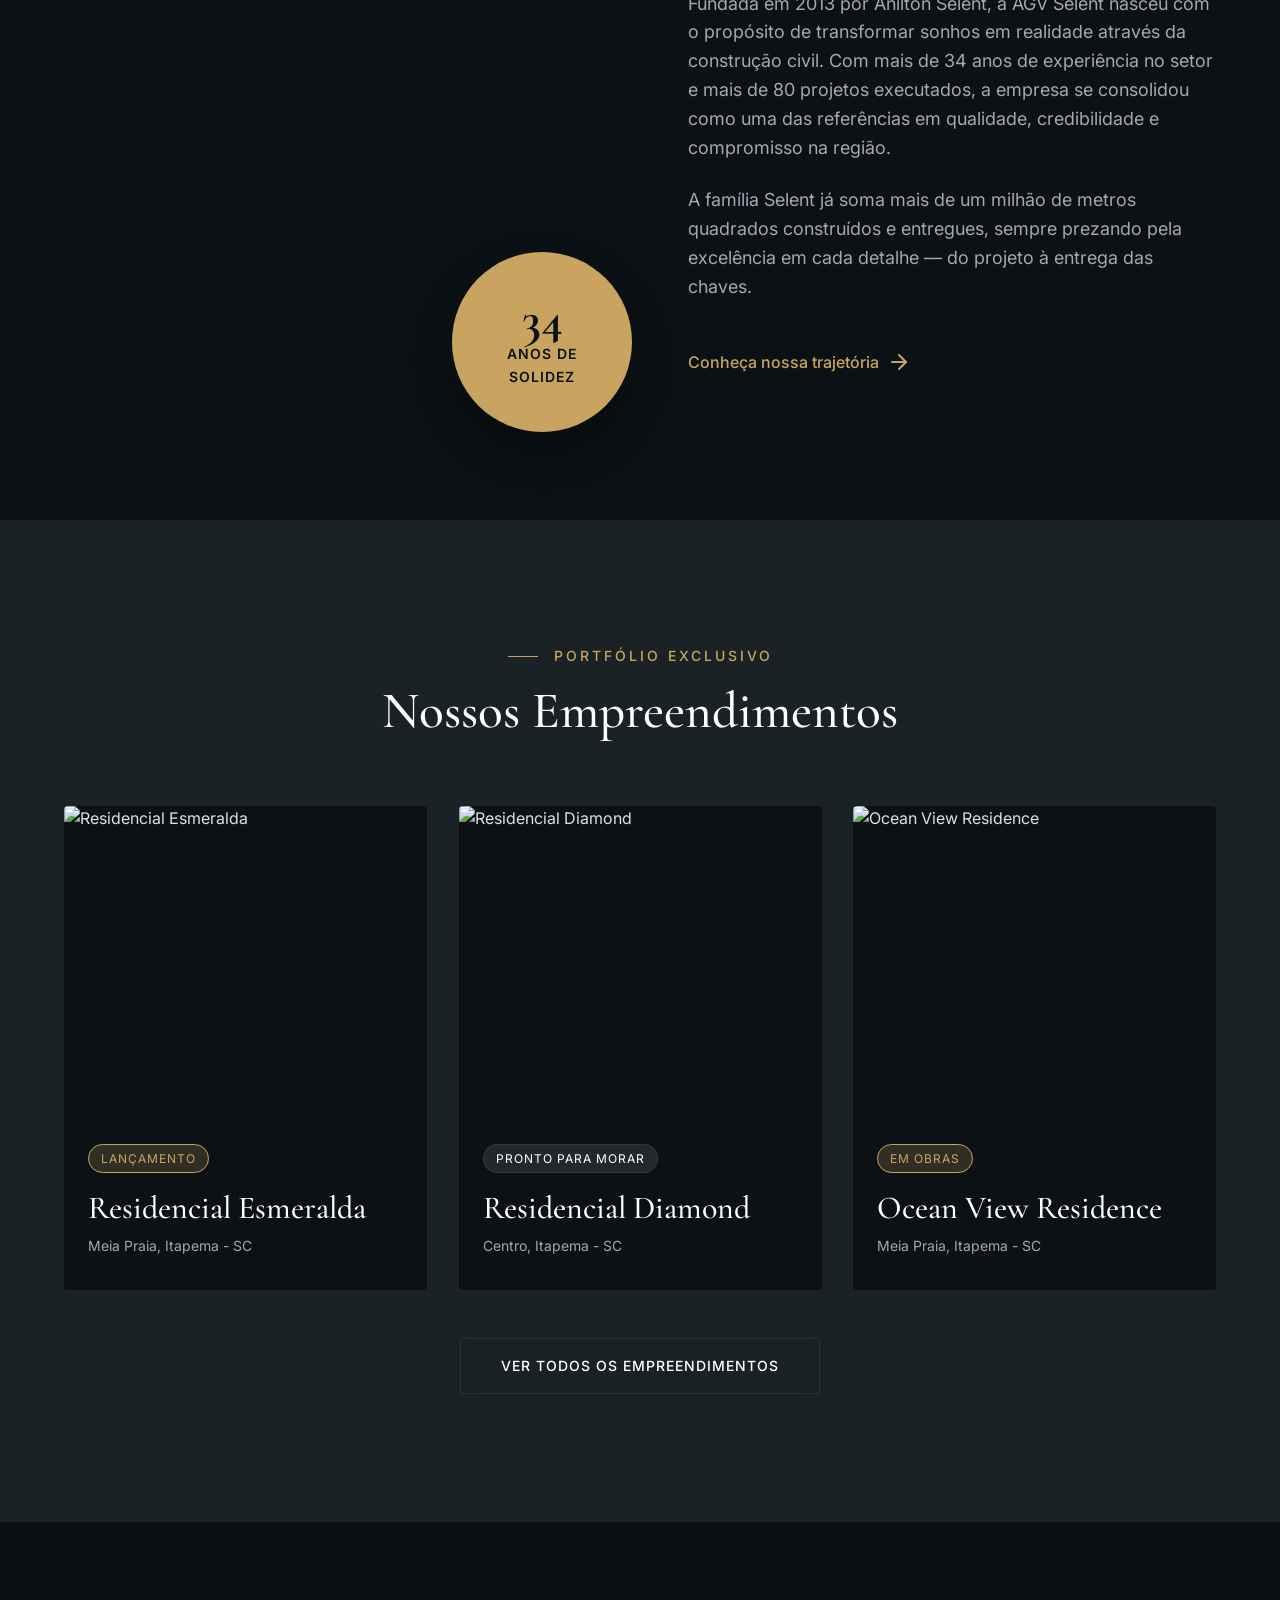
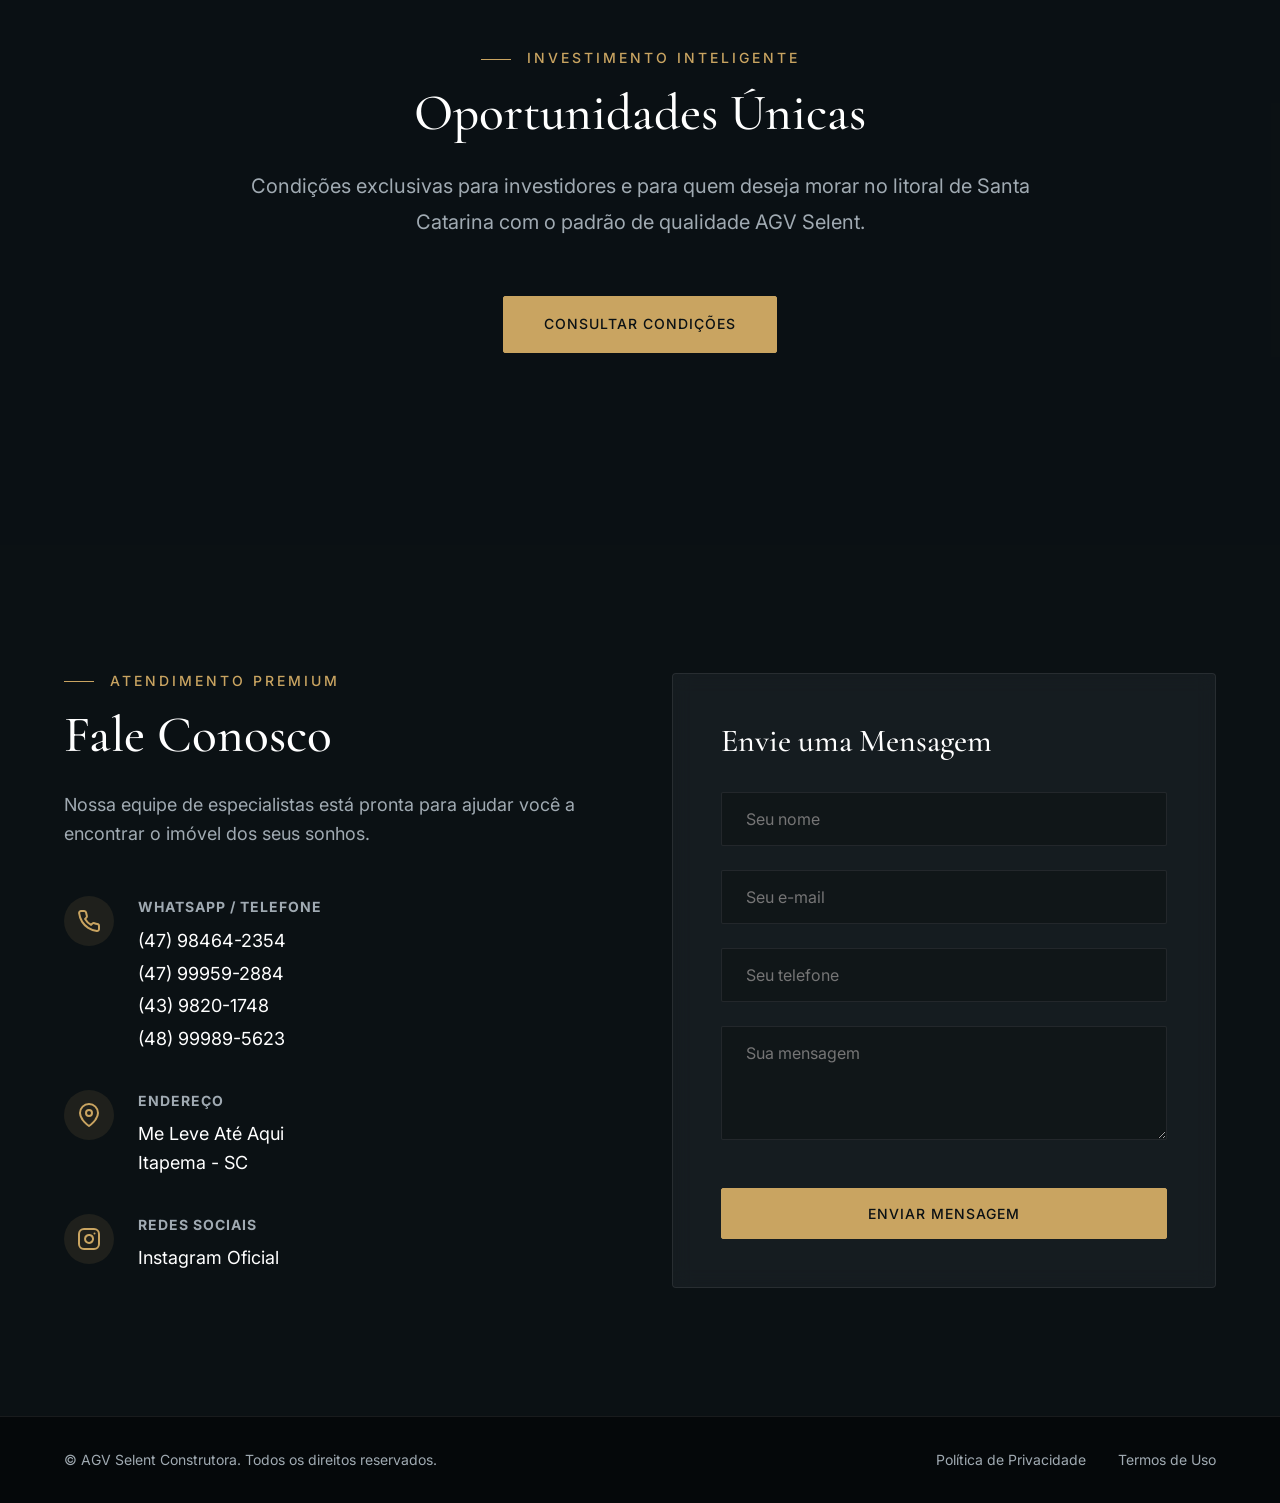
==== commit a7f4fa80: "v2.0.1" ====
--- a/index.html
+++ b/index.html
@@ -138,13 +138,15 @@
 
       <div class="projects-grid">
         <!-- Project 1 -->
-        <article class="project-card">
+        <article class="project-card" onclick="window.location.href='empreendimento?q=esmeralda'"
+          style="cursor:pointer">
           <div class="card-sheen"></div>
           <div class="project-image">
-            <img src="https://images.unsplash.com/photo-1545324418-cc1a3fa10c00?q=80&w=1935&auto=format&fit=crop"
+            <img
+              src="https://dwvimagesv1.b-cdn.net/1632225100495_b7600f58-27c2-41fe-aa3c-f7d819ebfa43.jpeg?width=1020&quality=100"
               alt="Residencial Esmeralda">
             <div class="project-overlay">
-              <a href="#" class="project-link">Ver detalhes</a>
+              <a href="empreendimento?q=esmeralda" class="project-link">Ver detalhes</a>
             </div>
           </div>
           <div class="project-info">
@@ -155,13 +157,14 @@
         </article>
 
         <!-- Project 2 -->
-        <article class="project-card">
+        <article class="project-card" onclick="window.location.href='empreendimento?q=diamond'" style="cursor:pointer">
           <div class="card-sheen"></div>
           <div class="project-image">
-            <img src="https://images.unsplash.com/photo-1512917774080-9991f1c4c750?q=80&w=2070&auto=format&fit=crop"
+            <img
+              src="https://dwvimagesv1.b-cdn.net/1632225319340_44bc5d84-92e4-4974-8f0d-149702b1ee6a.jpeg?width=1020&quality=100"
               alt="Residencial Diamond">
             <div class="project-overlay">
-              <a href="#" class="project-link">Ver detalhes</a>
+              <a href="empreendimento?q=diamond" class="project-link">Ver detalhes</a>
             </div>
           </div>
           <div class="project-info">
@@ -172,13 +175,15 @@
         </article>
 
         <!-- Project 3 -->
-        <article class="project-card">
+        <article class="project-card" onclick="window.location.href='empreendimento?q=oceanview'"
+          style="cursor:pointer">
           <div class="card-sheen"></div>
           <div class="project-image">
-            <img src="https://images.unsplash.com/photo-1600596542815-ffad4c1539a9?q=80&w=2075&auto=format&fit=crop"
+            <img
+              src="https://dwvimagesv1.b-cdn.net/1691182312109_5637443e-f229-49c1-ab62-14a52d695f22.jpg?width=1020&quality=100"
               alt="Ocean View Residence">
             <div class="project-overlay">
-              <a href="#" class="project-link">Ver detalhes</a>
+              <a href="empreendimento?q=oceanview" class="project-link">Ver detalhes</a>
             </div>
           </div>
           <div class="project-info">
--- a/style.css
+++ b/style.css
@@ -32,7 +32,19 @@
 html {
   scroll-behavior: smooth;
   font-size: 16px;
-}
+  overflow-x: hidden;
+  scrollbar-width: none;
+  /* Firefox */
+  -ms-overflow-style: none;
+  /* IE/Edge */
+}
+
+/* Completely Hide Scrollbar for Premium Immersive Experience */
+::-webkit-scrollbar {
+  display: none;
+}
+
+
 
 body {
   font-family: var(--font-sans);
@@ -337,13 +349,11 @@
 .hero {
   position: relative;
   height: 100vh;
-  /* svh fallback for modern mobile browsers */
-  height: 100svh;
-  min-height: 500px;
-  max-height: 900px;
-  display: flex;
-  align-items: center;
-  padding: 0 5%;
+  min-height: 650px;
+  display: flex;
+  align-items: center;
+  padding: 120px 5% 0;
+  /* added padding to prevent header overlap */
   overflow: hidden;
 }
 
@@ -1203,12 +1213,6 @@
 
   /* ---- HERO MOBILE FIXES ---- */
 
-  /* Completely hide cinematic bars on mobile – they add phantom height */
-  .hero-bar-top,
-  .hero-bar-bottom {
-    display: none !important;
-  }
-
   /* Disable GSAP parallax transforms on mobile */
   .hero-bg {
     height: 100% !important;
@@ -1219,12 +1223,10 @@
 
   /* Make overlay stronger for mobile portrait */
   .hero-overlay {
-    background: linear-gradient(
-      to bottom,
-      rgba(11, 17, 20, 0.75) 0%,
-      rgba(11, 17, 20, 0.85) 50%,
-      rgba(11, 17, 20, 0.95) 100%
-    );
+    background: linear-gradient(to bottom,
+        rgba(11, 17, 20, 0.75) 0%,
+        rgba(11, 17, 20, 0.85) 50%,
+        rgba(11, 17, 20, 0.95) 100%);
   }
 
   /* Give hero content room from header */
@@ -1256,4 +1258,1157 @@
   .scroll-indicator {
     display: none;
   }
+}
+
+/* ============================================
+   EMPREENDIMENTO PAGE SPECIFIC CSS
+   ============================================ */
+
+/* Progress Bar */
+.emp-progress-bar {
+  position: fixed;
+  top: 0;
+  left: 0;
+  height: 2px;
+  width: 0%;
+  background: linear-gradient(to right, var(--gold-color), #e0b872, var(--gold-color));
+  z-index: 9999;
+  pointer-events: none;
+  box-shadow: 0 0 10px rgba(201, 164, 97, 0.6);
+  transition: width 0.1s linear;
+}
+
+.empreendimento-page .header {
+  background: rgba(11, 17, 20, 0.85);
+  backdrop-filter: blur(20px);
+  border-bottom: 1px solid rgba(255, 255, 255, 0.05);
+}
+
+/* --- HERO --- */
+.emp-hero {
+  position: relative;
+  min-height: 100vh;
+  /* Use min-height so it spans the screen but can grow if needed */
+  display: flex;
+  align-items: center;
+  /* Center the content vertically between the header and the bottom */
+  justify-content: flex-start;
+  padding-top: 120px;
+  padding-bottom: 100px;
+  /* Buffer at the bottom for highlights overlap */
+  overflow: hidden;
+}
+
+.emp-hero-bg {
+  position: absolute;
+  inset: -10%;
+  z-index: 0;
+}
+
+.emp-hero-bg img {
+  width: 100%;
+  height: 100%;
+  object-fit: cover;
+  will-change: transform;
+}
+
+.emp-hero-overlay {
+  position: absolute;
+  inset: 0;
+  background: linear-gradient(90deg,
+      rgba(11, 17, 20, 0.98) 0%,
+      rgba(11, 17, 20, 0.8) 35%,
+      rgba(11, 17, 20, 0) 100%),
+    linear-gradient(0deg,
+      rgba(11, 17, 20, 1) 0%,
+      rgba(11, 17, 20, 0) 40%,
+      rgba(11, 17, 20, 0.6) 100%);
+  z-index: 1;
+}
+
+.emp-hero-grain {
+  position: absolute;
+  inset: 0;
+  z-index: 2;
+  pointer-events: none;
+  opacity: 0.04;
+  background-image: url("data:image/svg+xml,%3Csvg viewBox='0 0 256 256' xmlns='http://www.w3.org/2000/svg'%3E%3Cfilter id='noise'%3E%3CfeTurbulence type='fractalNoise' baseFrequency='0.8' numOctaves='4' stitchTiles='stitch'/%3E%3C/filter%3E%3Crect width='100%25' height='100%25' filter='url(%23noise)'/%3E%3C/svg%3E");
+  background-size: 110px;
+}
+
+.emp-hero-content {
+  position: relative;
+  z-index: 3;
+  padding: 0 6% 0;
+  /* Bottom padding removed because of center alignment */
+  max-width: 850px;
+  width: 100%;
+}
+
+.emp-breadcrumb {
+  display: flex;
+  gap: 0.6rem;
+  align-items: center;
+  margin-bottom: 1.8rem;
+  font-size: 0.85rem;
+  letter-spacing: 2px;
+  text-transform: uppercase;
+  color: rgba(255, 255, 255, 0.4);
+}
+
+.emp-breadcrumb a {
+  color: rgba(255, 255, 255, 0.7);
+  text-decoration: none;
+  transition: all 0.3s ease;
+  position: relative;
+}
+
+.emp-breadcrumb a::after {
+  content: '';
+  position: absolute;
+  bottom: -3px;
+  left: 0;
+  width: 0%;
+  height: 1px;
+  background: var(--gold-color);
+  transition: width 0.3s ease;
+}
+
+.emp-breadcrumb a:hover {
+  color: var(--gold-color);
+}
+
+.emp-breadcrumb a:hover::after {
+  width: 100%;
+}
+
+.emp-badge {
+  display: inline-flex;
+  align-items: center;
+  gap: 0.75rem;
+  padding: 0.5rem 1.4rem;
+  background: rgba(255, 255, 255, 0.03);
+  backdrop-filter: blur(15px);
+  -webkit-backdrop-filter: blur(15px);
+  border: 1px solid rgba(201, 164, 97, 0.3);
+  box-shadow: 0 10px 30px rgba(0, 0, 0, 0.4), 0 0 20px rgba(201, 164, 97, 0.1) inset;
+  color: var(--gold-color);
+  text-transform: uppercase;
+  letter-spacing: 4px;
+  font-size: 0.75rem;
+  font-family: var(--font-sans);
+  font-weight: 500;
+  border-radius: 50px;
+  margin-bottom: 2rem;
+  position: relative;
+  overflow: hidden;
+}
+
+.emp-badge::before {
+  content: '';
+  position: absolute;
+  top: 0;
+  left: -100%;
+  width: 50%;
+  height: 100%;
+  background: linear-gradient(90deg, transparent, rgba(201, 164, 97, 0.4), transparent);
+  transform: skewX(-20deg);
+  animation: badgeSweep 3s infinite;
+}
+
+@keyframes badgeSweep {
+  0% {
+    left: -100%;
+  }
+
+  30%,
+  100% {
+    left: 200%;
+  }
+}
+
+.emp-title {
+  font-family: var(--font-serif);
+  font-size: clamp(3.5rem, 7vw, 6.5rem);
+  color: var(--text-white);
+  line-height: 1.05;
+  margin-bottom: 1.2rem;
+  filter: drop-shadow(0 20px 40px rgba(0, 0, 0, 0.8));
+  letter-spacing: -1px;
+}
+
+.emp-title span.highlight {
+  background: linear-gradient(135deg, #ffd78a 0%, #aa8033 100%);
+  -webkit-background-clip: text;
+  background-clip: text;
+  -webkit-text-fill-color: transparent;
+}
+
+.emp-location {
+  font-size: 1rem;
+  color: rgba(255, 255, 255, 0.75);
+  letter-spacing: 4px;
+  text-transform: uppercase;
+  margin-bottom: 1.5rem;
+  display: flex;
+  align-items: center;
+  gap: 0.8rem;
+}
+
+.emp-location::before {
+  content: '';
+  width: 30px;
+  height: 1px;
+  background: var(--gold-color);
+}
+
+.emp-delivery {
+  display: inline-flex;
+  align-items: center;
+  gap: 0.6rem;
+  color: rgba(255, 255, 255, 0.5);
+  font-family: var(--font-sans);
+  font-size: 0.9rem;
+  font-weight: 400;
+  margin-bottom: 3rem;
+  letter-spacing: 1px;
+}
+
+.emp-hero-actions {
+  display: flex;
+  gap: 1.5rem;
+  flex-wrap: wrap;
+}
+
+/* --- HIGHLIGHTS BAR --- */
+.emp-highlights-bar {
+  background: rgba(11, 17, 20, 0.6);
+  backdrop-filter: blur(30px);
+  -webkit-backdrop-filter: blur(30px);
+  border: 1px solid rgba(255, 255, 255, 0.06);
+  box-shadow: 0 20px 60px rgba(0, 0, 0, 0.5), 0 0 0 1px rgba(201, 164, 97, 0.05) inset;
+  padding: 0;
+  overflow: hidden;
+  position: relative;
+  z-index: 10;
+  max-width: 1200px;
+  margin: -3rem auto 0;
+  border-radius: 16px;
+}
+
+.emp-highlights-inner {
+  display: flex;
+  width: 100%;
+}
+
+.highlight-stat {
+  display: flex;
+  flex-direction: column;
+  align-items: center;
+  justify-content: center;
+  gap: 0.4rem;
+  padding: 1.8rem 1.5rem;
+  border-right: 1px solid rgba(255, 255, 255, 0.06);
+  flex: 1;
+  text-align: center;
+  transition: background-color 0.4s ease, border-color 0.4s ease, box-shadow 0.4s ease;
+  /* changed from 'all' to prevent GSAP conflict */
+  position: relative;
+  overflow: hidden;
+}
+
+.highlight-stat::after {
+  content: '';
+  position: absolute;
+  top: 100%;
+  left: 0;
+  width: 100%;
+  height: 3px;
+  background: var(--gold-color);
+  transition: top 0.4s cubic-bezier(0.16, 1, 0.3, 1);
+}
+
+.highlight-stat:last-child {
+  border-right: none;
+}
+
+.highlight-stat:hover {
+  background: rgba(255, 255, 255, 0.02);
+}
+
+.highlight-stat:hover::after {
+  top: calc(100% - 3px);
+}
+
+.highlight-stat-value {
+  font-family: var(--font-serif);
+  font-size: 2.2rem;
+  color: var(--gold-color);
+  line-height: 1;
+  text-shadow: 0 10px 20px rgba(0, 0, 0, 0.3);
+}
+
+.highlight-stat-label {
+  font-family: var(--font-sans);
+  font-size: 0.72rem;
+  letter-spacing: 2.5px;
+  text-transform: uppercase;
+  color: rgba(255, 255, 255, 0.55);
+  font-weight: 500;
+}
+
+/* --- DETAILS SECTION --- */
+.emp-details {
+  padding: 5rem 5% var(--spacing-xl);
+  background: var(--primary-color);
+  position: relative;
+}
+
+.emp-container {
+  max-width: 1400px;
+  margin: 0 auto;
+}
+
+.emp-details-grid {
+  display: grid;
+  grid-template-columns: 1fr 1.1fr;
+  gap: 8rem;
+  align-items: center;
+}
+
+.emp-section-title {
+  font-family: var(--font-serif);
+  font-size: clamp(2.5rem, 4vw, 4.2rem);
+  color: var(--text-white);
+  line-height: 1.15;
+  margin-bottom: 1.5rem;
+}
+
+.emp-divider {
+  width: 80px;
+  height: 2px;
+  background: var(--gold-color);
+  margin: 2rem 0;
+  border-radius: 2px;
+}
+
+.emp-desc p {
+  font-family: var(--font-sans);
+  font-size: 1.2rem;
+  color: rgba(255, 255, 255, 0.7);
+  line-height: 1.8;
+  margin-bottom: 1.8rem;
+  font-weight: 300;
+}
+
+.emp-link-arrow {
+  margin-top: 1rem;
+  font-size: 1.1rem;
+}
+
+.emp-features-title {
+  font-family: var(--font-sans);
+  font-size: 0.75rem;
+  letter-spacing: 4px;
+  text-transform: uppercase;
+  color: var(--gold-color);
+  margin-bottom: 2.5rem;
+  display: flex;
+  align-items: center;
+  gap: 1.5rem;
+  font-weight: 600;
+}
+
+.emp-features-title::after {
+  content: '';
+  flex: 1;
+  height: 1px;
+  background: linear-gradient(to right, rgba(201, 164, 97, 0.3), transparent);
+}
+
+.features-grid {
+  display: grid;
+  grid-template-columns: repeat(2, 1fr);
+  gap: 1.5rem;
+}
+
+.feature-item {
+  background: linear-gradient(145deg, rgba(255, 255, 255, 0.03) 0%, rgba(255, 255, 255, 0.01) 100%);
+  backdrop-filter: blur(15px);
+  -webkit-backdrop-filter: blur(15px);
+  border: 1px solid rgba(255, 255, 255, 0.06);
+  padding: 1.5rem 1.5rem;
+  border-radius: 12px;
+  display: flex;
+  flex-direction: row;
+  align-items: center;
+  gap: 1rem;
+  transition: background 0.5s ease, box-shadow 0.5s ease, border-color 0.5s ease;
+  /* changed from 'all' */
+  position: relative;
+  overflow: hidden;
+  box-shadow: 0 8px 24px rgba(0, 0, 0, 0.15);
+}
+
+.feature-item::before {
+  content: '';
+  position: absolute;
+  inset: 0;
+  border-radius: 12px;
+  padding: 1.5px;
+  background: linear-gradient(135deg, rgba(201, 164, 97, 0.8) 0%, transparent 50%, rgba(201, 164, 97, 0.3) 100%);
+  -webkit-mask: linear-gradient(#fff 0 0) content-box, linear-gradient(#fff 0 0);
+  mask: linear-gradient(#fff 0 0) content-box, linear-gradient(#fff 0 0);
+  -webkit-mask-composite: xor;
+  mask-composite: exclude;
+  opacity: 0;
+  transition: opacity 0.5s ease;
+}
+
+.feature-item:hover {
+  transform: translateY(-8px) scale(1.02);
+  box-shadow: 0 25px 50px rgba(0, 0, 0, 0.5), 0 0 30px rgba(201, 164, 97, 0.1) inset;
+  background: linear-gradient(145deg, rgba(201, 164, 97, 0.06) 0%, rgba(201, 164, 97, 0.02) 100%);
+}
+
+.feature-item:hover::before {
+  opacity: 1;
+}
+
+.feature-icon {
+  width: 1.6rem;
+  height: 1.6rem;
+  min-width: 1.6rem;
+  display: flex;
+  align-items: center;
+  justify-content: center;
+  filter: drop-shadow(0 3px 10px rgba(201, 164, 97, 0.35));
+  color: var(--gold-color);
+  transition: transform 0.4s ease;
+}
+
+.feature-item:hover .feature-icon {
+  transform: scale(1.1) rotate(5deg);
+}
+
+.feature-text {
+  font-family: var(--font-sans);
+  font-size: 0.95rem;
+  font-weight: 400;
+  color: rgba(255, 255, 255, 0.85);
+  line-height: 1.4;
+}
+
+/* --- GALLERY & CAROUSEL --- */
+.emp-gallery {
+  padding: 8rem 0 0;
+  background: linear-gradient(to bottom, var(--primary-color) 0%, var(--secondary-color) 100%);
+  overflow: hidden;
+}
+
+.emp-gallery-header {
+  padding: 0 5%;
+  margin-bottom: 4rem;
+}
+
+/* ── Carousel Shell ── */
+.emp-carousel {
+  position: relative;
+  width: 100%;
+}
+
+/* ── Stage (main slide area) ── */
+.emp-carousel-stage {
+  position: relative;
+  width: 100%;
+  height: 70vh;
+  min-height: 420px;
+  max-height: 780px;
+  overflow: hidden;
+  background: #050a0d;
+}
+
+.emp-carousel-track {
+  display: flex;
+  height: 100%;
+  width: 100%;
+  will-change: transform;
+  transition: transform 0.85s cubic-bezier(0.77, 0, 0.175, 1);
+}
+
+.emp-carousel-slide {
+  position: relative;
+  flex: 0 0 100%;
+  width: 100%;
+  height: 100%;
+  overflow: hidden;
+  cursor: zoom-in;
+}
+
+.emp-carousel-slide img {
+  width: 100%;
+  height: 100%;
+  object-fit: cover;
+  display: block;
+  transition: transform 8s linear;
+  transform: scale(1.07);
+}
+
+.emp-carousel-slide.is-active img {
+  transform: scale(1);
+}
+
+/* Gradient overlay on slide */
+.emp-carousel-slide::after {
+  content: '';
+  position: absolute;
+  inset: 0;
+  background:
+    linear-gradient(to top, rgba(5, 10, 13, 0.7) 0%, transparent 40%),
+    linear-gradient(to right, rgba(5, 10, 13, 0.3) 0%, transparent 60%);
+  pointer-events: none;
+}
+
+/* ── Slide Counter ── */
+.emp-carousel-counter {
+  position: absolute;
+  bottom: 5.5rem;
+  left: 2.5rem;
+  display: flex;
+  align-items: center;
+  gap: 1rem;
+  z-index: 10;
+  font-family: var(--font-sans);
+  color: rgba(255, 255, 255, 0.7);
+  font-size: 0.85rem;
+  letter-spacing: 2px;
+}
+
+#empSlideNum {
+  font-family: var(--font-serif);
+  font-size: 2.5rem;
+  color: var(--gold-color);
+  line-height: 1;
+}
+
+.emp-carousel-sep {
+  width: 40px;
+  height: 1px;
+  background: linear-gradient(to right, var(--gold-color), transparent);
+}
+
+/* ── Navigation Arrows ── */
+.emp-carousel-btn {
+  position: absolute;
+  top: 50%;
+  transform: translateY(-50%);
+  z-index: 10;
+  width: 56px;
+  height: 56px;
+  border-radius: 50%;
+  background: rgba(11, 17, 20, 0.55);
+  backdrop-filter: blur(16px);
+  -webkit-backdrop-filter: blur(16px);
+  border: 1px solid rgba(201, 164, 97, 0.3);
+  color: var(--gold-color);
+  display: flex;
+  align-items: center;
+  justify-content: center;
+  cursor: pointer;
+  transition: background 0.3s, border-color 0.3s, box-shadow 0.3s, transform 0.3s;
+}
+
+.emp-carousel-btn:hover {
+  background: rgba(201, 164, 97, 0.15);
+  border-color: rgba(201, 164, 97, 0.7);
+  box-shadow: 0 0 25px rgba(201, 164, 97, 0.3);
+  transform: translateY(-50%) scale(1.08);
+}
+
+.emp-carousel-prev {
+  left: 1.5rem;
+}
+
+.emp-carousel-next {
+  right: 1.5rem;
+}
+
+/* ── Dot Indicators ── */
+.emp-carousel-dots {
+  position: absolute;
+  bottom: 1.8rem;
+  left: 50%;
+  transform: translateX(-50%);
+  display: flex;
+  gap: 0.6rem;
+  z-index: 10;
+}
+
+.emp-carousel-dot {
+  width: 6px;
+  height: 6px;
+  border-radius: 50%;
+  background: rgba(255, 255, 255, 0.3);
+  border: none;
+  cursor: pointer;
+  transition: background 0.4s, width 0.4s cubic-bezier(0.16, 1, 0.3, 1), border-radius 0.4s;
+  padding: 0;
+}
+
+.emp-carousel-dot.is-active {
+  width: 28px;
+  border-radius: 4px;
+  background: var(--gold-color);
+  box-shadow: 0 0 12px rgba(201, 164, 97, 0.6);
+}
+
+/* ── Expand Button ── */
+.emp-carousel-expand {
+  position: absolute;
+  top: 1.5rem;
+  right: 1.5rem;
+  z-index: 10;
+  width: 42px;
+  height: 42px;
+  border-radius: 10px;
+  background: rgba(11, 17, 20, 0.55);
+  backdrop-filter: blur(12px);
+  -webkit-backdrop-filter: blur(12px);
+  border: 1px solid rgba(255, 255, 255, 0.12);
+  color: rgba(255, 255, 255, 0.7);
+  display: flex;
+  align-items: center;
+  justify-content: center;
+  cursor: pointer;
+  transition: background 0.3s, color 0.3s, border-color 0.3s;
+  opacity: 0;
+}
+
+.emp-carousel-stage:hover .emp-carousel-expand {
+  opacity: 1;
+}
+
+.emp-carousel-expand:hover {
+  background: rgba(201, 164, 97, 0.15);
+  border-color: rgba(201, 164, 97, 0.5);
+  color: var(--gold-color);
+}
+
+/* ── Thumbnail Strip ── */
+.emp-carousel-thumbs {
+  display: flex;
+  gap: 0.75rem;
+  padding: 1.25rem 3%;
+  background: rgba(5, 10, 13, 0.8);
+  overflow-x: auto;
+  scrollbar-width: none;
+}
+
+.emp-carousel-thumbs::-webkit-scrollbar {
+  display: none;
+}
+
+.emp-carousel-thumb {
+  flex: 0 0 120px;
+  height: 78px;
+  border-radius: 8px;
+  overflow: hidden;
+  cursor: pointer;
+  border: 2px solid transparent;
+  transition: border-color 0.35s, transform 0.35s, opacity 0.35s;
+  opacity: 0.5;
+}
+
+.emp-carousel-thumb img {
+  width: 100%;
+  height: 100%;
+  object-fit: cover;
+  display: block;
+  transition: transform 0.5s;
+}
+
+.emp-carousel-thumb:hover {
+  opacity: 0.8;
+  transform: scale(1.03);
+}
+
+.emp-carousel-thumb:hover img {
+  transform: scale(1.07);
+}
+
+.emp-carousel-thumb.is-active {
+  border-color: var(--gold-color);
+  opacity: 1;
+  box-shadow: 0 0 16px rgba(201, 164, 97, 0.4);
+}
+
+/* Legacy gallery-item kept for consistency */
+.gallery-item {
+  width: 420px;
+  height: 550px;
+  border-radius: 16px;
+  box-shadow: 0 20px 50px rgba(0, 0, 0, 0.5);
+  overflow: hidden;
+  position: relative;
+  cursor: pointer;
+  flex-shrink: 0;
+  border: 1px solid rgba(255, 255, 255, 0.05);
+  transition: transform 0.5s cubic-bezier(0.16, 1, 0.3, 1), box-shadow 0.5s ease;
+}
+
+/* Lightbox */
+.emp-lightbox {
+  position: fixed;
+  inset: 0;
+  background: rgba(5, 8, 10, 0.97);
+  z-index: 1000;
+  display: flex;
+  align-items: center;
+  justify-content: center;
+  opacity: 0;
+  pointer-events: none;
+  transition: opacity 0.4s ease;
+}
+
+.emp-lightbox.active {
+  opacity: 1;
+  pointer-events: all;
+}
+
+.lb-img {
+  max-width: 85vw;
+  max-height: 85vh;
+  object-fit: contain;
+  border-radius: 4px;
+}
+
+.lb-close {
+  position: absolute;
+  top: 1.5rem;
+  right: 1.5rem;
+  background: rgba(255, 255, 255, 0.05);
+  backdrop-filter: blur(15px);
+  -webkit-backdrop-filter: blur(15px);
+  border: 1px solid rgba(255, 255, 255, 0.2);
+  border-radius: 50%;
+  width: 52px;
+  height: 52px;
+  display: flex;
+  align-items: center;
+  justify-content: center;
+  cursor: pointer;
+  transition: all 0.3s ease;
+}
+
+.lb-close:hover {
+  background: rgba(201, 164, 97, 0.2);
+  border-color: var(--gold-color);
+  box-shadow: 0 0 20px rgba(201, 164, 97, 0.3);
+  transform: scale(1.1);
+}
+
+.lb-nav {
+  position: absolute;
+  top: 50%;
+  transform: translateY(-50%);
+  background: rgba(255, 255, 255, 0.05);
+  backdrop-filter: blur(15px);
+  -webkit-backdrop-filter: blur(15px);
+  border: 1px solid rgba(255, 255, 255, 0.2);
+  border-radius: 50%;
+  width: 56px;
+  height: 56px;
+  display: flex;
+  align-items: center;
+  justify-content: center;
+  cursor: pointer;
+  transition: all 0.3s ease;
+}
+
+.lb-nav:hover {
+  background: rgba(201, 164, 97, 0.2);
+  border-color: var(--gold-color);
+  box-shadow: 0 0 20px rgba(201, 164, 97, 0.3);
+  transform: translateY(-50%) scale(1.1);
+}
+
+.lb-prev {
+  left: 2rem;
+}
+
+.lb-next {
+  right: 2rem;
+}
+
+/* --- LOCATION SECTION --- */
+.emp-location-section {
+  padding: 8rem 5%;
+  background: var(--primary-color);
+  border-top: 1px solid rgba(255, 255, 255, 0.02);
+  position: relative;
+}
+
+.emp-location-section::before {
+  content: '';
+  position: absolute;
+  top: 0;
+  right: 0;
+  width: 50vw;
+  height: 100%;
+  background: radial-gradient(circle at center, rgba(201, 164, 97, 0.03) 0%, transparent 70%);
+  pointer-events: none;
+}
+
+.emp-location-header {
+  max-width: 650px;
+  position: relative;
+  z-index: 2;
+}
+
+.emp-location-header .btn {
+  display: inline-flex;
+  align-items: center;
+  gap: 0.8rem;
+  margin-top: 2.5rem;
+}
+
+.emp-location-desc {
+  font-size: 1.15rem;
+  color: rgba(255, 255, 255, 0.7);
+  line-height: 1.8;
+  margin-top: 1.5rem;
+  font-weight: 300;
+}
+
+/* --- CONTACT SECTION --- */
+.emp-contact {
+  padding: var(--spacing-xl) 5%;
+  background: var(--secondary-color);
+  border-top: 1px solid rgba(255, 255, 255, 0.02);
+}
+
+.emp-contact-inner {
+  display: grid;
+  grid-template-columns: 1fr 1.1fr;
+  gap: 8rem;
+  align-items: center;
+}
+
+.emp-contact-desc {
+  color: rgba(255, 255, 255, 0.7);
+  font-size: 1.15rem;
+  line-height: 1.8;
+  margin: 1.5rem 0 3rem;
+  font-weight: 300;
+}
+
+.emp-phones {
+  display: flex;
+  flex-direction: column;
+  gap: 1.25rem;
+}
+
+.emp-phone-link {
+  display: flex;
+  align-items: center;
+  gap: 1rem;
+  color: var(--text-white);
+  text-decoration: none;
+  font-size: 1.2rem;
+  font-weight: 500;
+  padding: 1.5rem 2rem;
+  background: rgba(255, 255, 255, 0.02);
+  backdrop-filter: blur(15px);
+  -webkit-backdrop-filter: blur(15px);
+  border: 1px solid rgba(255, 255, 255, 0.05);
+  border-radius: 12px;
+  box-shadow: 0 10px 30px rgba(0, 0, 0, 0.1);
+  transition: background 0.4s ease, border-color 0.4s ease, box-shadow 0.4s ease;
+  position: relative;
+  overflow: hidden;
+}
+
+.emp-phone-link::before {
+  content: '';
+  position: absolute;
+  top: 0;
+  left: 0;
+  width: 4px;
+  height: 100%;
+  background: var(--gold-color);
+  transform: scaleY(0);
+  transition: transform 0.4s ease;
+  transform-origin: bottom;
+}
+
+.emp-phone-link svg {
+  color: var(--gold-color);
+  flex-shrink: 0;
+  transition: transform 0.4s;
+}
+
+.emp-phone-link:hover {
+  border-color: rgba(201, 164, 97, 0.4);
+  background: rgba(201, 164, 97, 0.05);
+  transform: translateX(10px);
+  box-shadow: 0 20px 40px rgba(0, 0, 0, 0.3), 0 0 20px rgba(201, 164, 97, 0.1) inset;
+}
+
+.emp-phone-link:hover::before {
+  transform: scaleY(1);
+}
+
+.emp-phone-link:hover svg {
+  transform: scale(1.2) rotate(-10deg);
+  filter: drop-shadow(0 0 10px rgba(201, 164, 97, 0.5));
+}
+
+.emp-cta-card {
+  background: linear-gradient(145deg, rgba(201, 164, 97, 0.05) 0%, rgba(201, 164, 97, 0.01) 100%);
+  backdrop-filter: blur(20px);
+  -webkit-backdrop-filter: blur(20px);
+  border: 1px solid rgba(201, 164, 97, 0.3);
+  border-radius: 16px;
+  padding: 4rem 3rem;
+  text-align: center;
+  transition: background 0.5s ease, border-color 0.5s ease, box-shadow 0.5s ease;
+  box-shadow: 0 30px 60px rgba(0, 0, 0, 0.4);
+  position: relative;
+  overflow: hidden;
+}
+
+.emp-cta-card::after {
+  content: '';
+  position: absolute;
+  inset: 0;
+  background: radial-gradient(circle at center, rgba(201, 164, 97, 0.8) 0%, transparent 60%);
+  opacity: 0;
+  transition: opacity 0.5s ease;
+  mix-blend-mode: color-dodge;
+  pointer-events: none;
+}
+
+.emp-cta-card::before {
+  content: '';
+  position: absolute;
+  top: 0;
+  left: -100%;
+  width: 50%;
+  height: 100%;
+  background: linear-gradient(90deg, transparent, rgba(255, 255, 255, 0.08), transparent);
+  transform: skewX(-20deg);
+  transition: left 0.7s;
+}
+
+.emp-cta-card:hover {
+  border-color: rgba(201, 164, 97, 0.8);
+  transform: translateY(-10px);
+  box-shadow: 0 40px 80px rgba(0, 0, 0, 0.6), 0 0 40px rgba(201, 164, 97, 0.2) inset;
+}
+
+.emp-cta-card:hover::after {
+  opacity: 0.15;
+}
+
+.emp-cta-card:hover::before {
+  left: 150%;
+}
+
+.emp-cta-icon {
+  width: 70px;
+  height: 70px;
+  background: linear-gradient(135deg, rgba(201, 164, 97, 0.12) 0%, transparent 100%);
+  border: 1px solid rgba(201, 164, 97, 0.25);
+  border-radius: 50%;
+  display: flex;
+  align-items: center;
+  justify-content: center;
+  margin: 0 auto 1.5rem;
+  color: var(--gold-color);
+  box-shadow: 0 8px 20px rgba(0, 0, 0, 0.2);
+  transition: transform 0.4s ease;
+}
+
+.emp-cta-card:hover .emp-cta-icon {
+  transform: scale(1.1) rotate(5deg);
+  box-shadow: 0 15px 30px rgba(201, 164, 97, 0.3);
+}
+
+.emp-cta-card h3 {
+  font-family: var(--font-serif);
+  font-size: 2.2rem;
+  margin-bottom: 1.2rem;
+}
+
+.emp-cta-card p {
+  color: rgba(255, 255, 255, 0.7);
+  line-height: 1.8;
+  font-size: 1.05rem;
+  font-weight: 300;
+}
+
+/* --- FLOATING CTA --- */
+.floating-cta {
+  position: fixed;
+  bottom: 2rem;
+  right: 2rem;
+  z-index: 200;
+  opacity: 0;
+  pointer-events: none;
+  transform: translateY(30px);
+  transition: opacity 0.5s ease, transform 0.5s cubic-bezier(0.16, 1, 0.3, 1);
+}
+
+.floating-cta.visible {
+  opacity: 1;
+  pointer-events: auto;
+  transform: translateY(0);
+}
+
+.btn-float {
+  padding: 1rem 2rem;
+  border-radius: 50px;
+  box-shadow: 0 10px 30px rgba(0, 0, 0, 0.4), 0 0 20px rgba(201, 164, 97, 0.3);
+  display: flex;
+  align-items: center;
+  gap: 0.7rem;
+  font-size: 0.9rem;
+  animation: floatPulse 2.5s infinite;
+}
+
+@keyframes floatPulse {
+  0% {
+    box-shadow: 0 10px 30px rgba(0, 0, 0, 0.4), 0 0 0 0 rgba(201, 164, 97, 0.4);
+  }
+
+  70% {
+    box-shadow: 0 10px 30px rgba(0, 0, 0, 0.4), 0 0 0 15px rgba(201, 164, 97, 0);
+  }
+
+  100% {
+    box-shadow: 0 10px 30px rgba(0, 0, 0, 0.4), 0 0 0 0 rgba(201, 164, 97, 0);
+  }
+}
+
+/* --- RESPONSIVE --- */
+@media (max-width: 1024px) {
+
+  .emp-details-grid,
+  .emp-contact-inner {
+    grid-template-columns: 1fr;
+    gap: 3rem;
+  }
+
+  .emp-highlights-inner {
+    flex-wrap: wrap;
+  }
+
+  .highlight-stat {
+    flex: 1 1 50%;
+    border-bottom: 1px solid rgba(255, 255, 255, 0.06);
+    padding: 1.5rem 1rem;
+  }
+
+  .emp-carousel-stage {
+    height: 55vh;
+  }
+
+  .emp-carousel-btn {
+    width: 46px;
+    height: 46px;
+  }
+}
+
+@media (max-width: 768px) {
+  .emp-title {
+    font-size: clamp(2.2rem, 7vw, 3rem);
+  }
+
+  .emp-hero {
+    align-items: flex-end;
+  }
+
+  .emp-hero-content {
+    padding: 0 5% 5rem;
+    max-width: 100%;
+  }
+
+  .emp-hero-overlay {
+    background: linear-gradient(to top,
+        rgba(11, 17, 20, 1) 0%,
+        rgba(11, 17, 20, 0.8) 50%,
+        rgba(11, 17, 20, 0.4) 100%);
+  }
+
+  .features-grid {
+    grid-template-columns: 1fr;
+  }
+
+  .gallery-item {
+    width: 280px;
+    height: 360px;
+  }
+
+  .emp-hero-actions {
+    flex-direction: column;
+  }
+
+  .emp-hero-actions .btn {
+    width: 100%;
+    text-align: center;
+    justify-content: center;
+  }
+
+  .lb-prev {
+    left: 0.5rem;
+  }
+
+  .lb-next {
+    right: 0.5rem;
+  }
+
+  .highlight-stat {
+    flex: 1 1 100%;
+  }
+
+  .emp-carousel-stage {
+    height: 46vw;
+    min-height: 260px;
+  }
+
+  .emp-carousel-btn {
+    width: 38px;
+    height: 38px;
+  }
+
+  .emp-carousel-prev {
+    left: 0.6rem;
+  }
+
+  .emp-carousel-next {
+    right: 0.6rem;
+  }
+
+  .emp-carousel-counter {
+    bottom: 4.5rem;
+    left: 1rem;
+  }
+
+  #empSlideNum {
+    font-size: 1.8rem;
+  }
+
+  .emp-carousel-thumb {
+    flex: 0 0 80px;
+    height: 54px;
+  }
+
+  .btn-float span {
+    display: none;
+  }
+
+  .btn-float {
+    padding: 1rem;
+    border-radius: 50%;
+  }
 }
